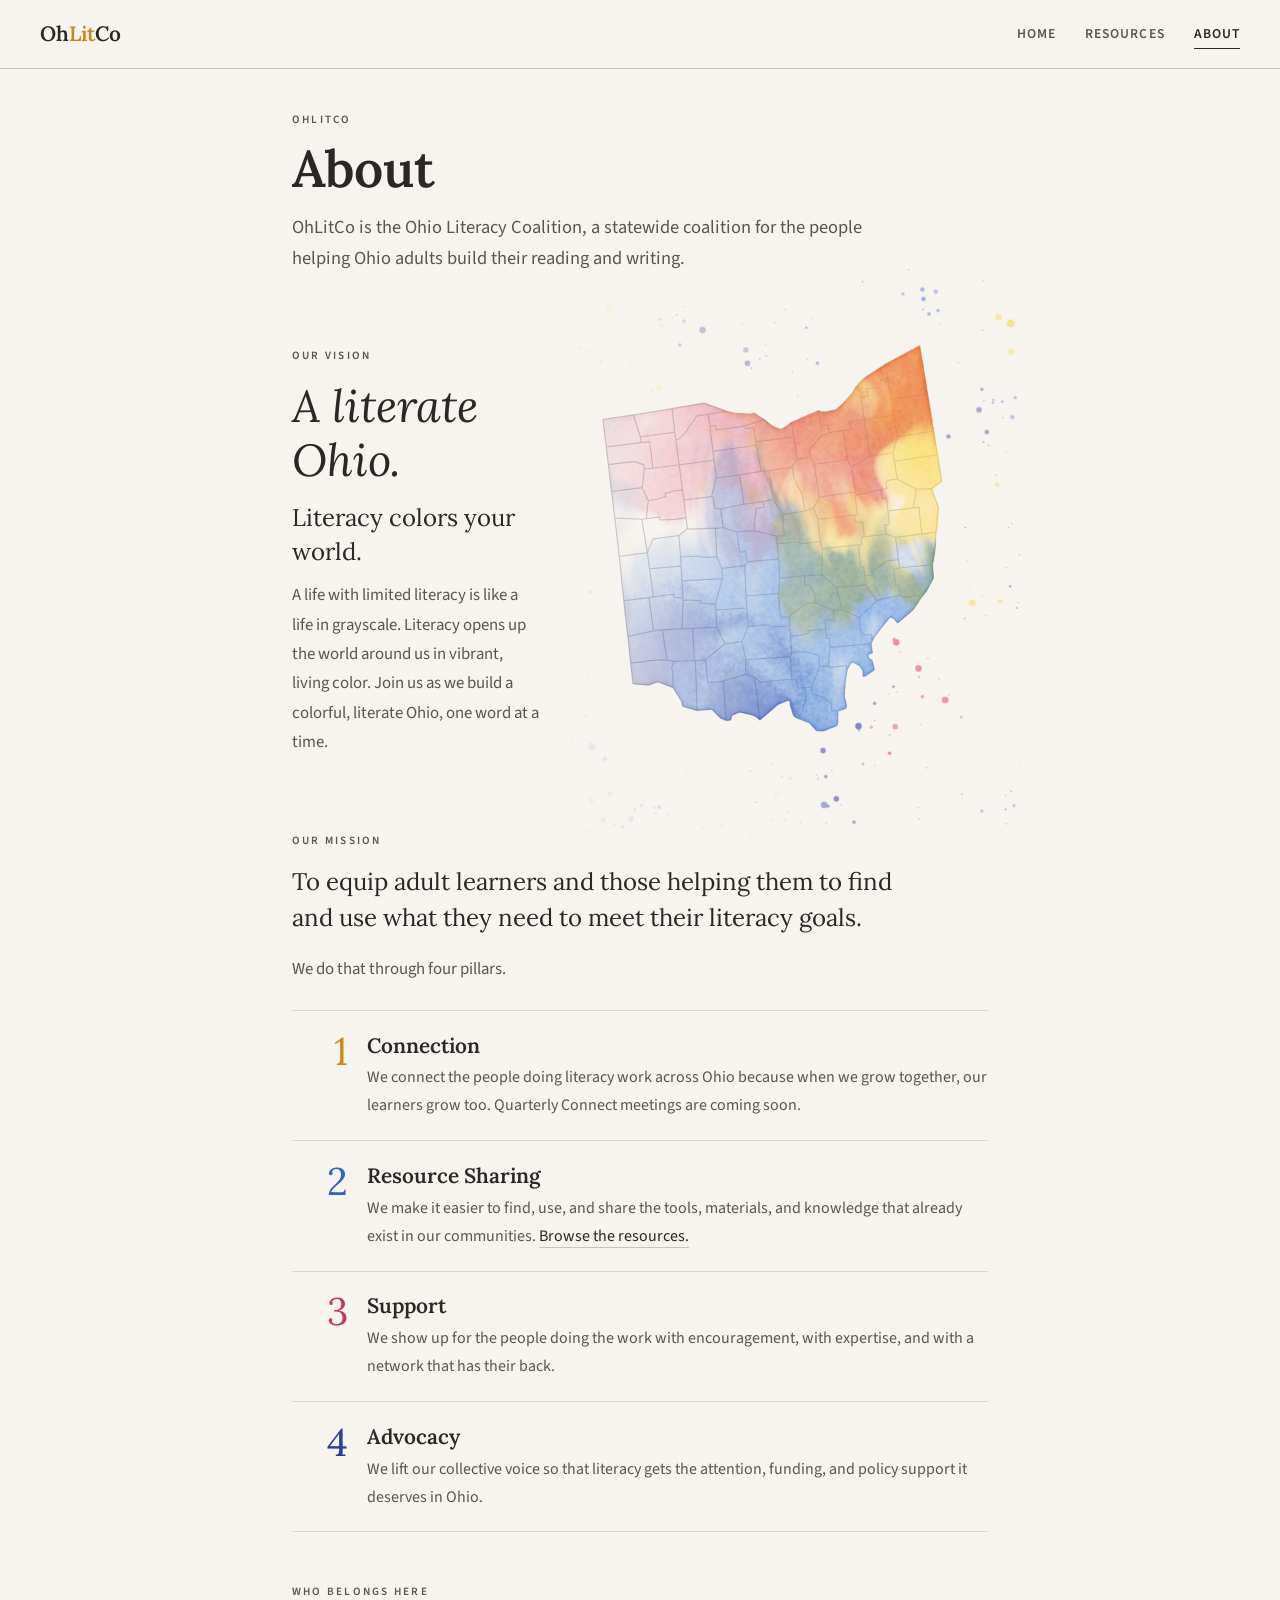
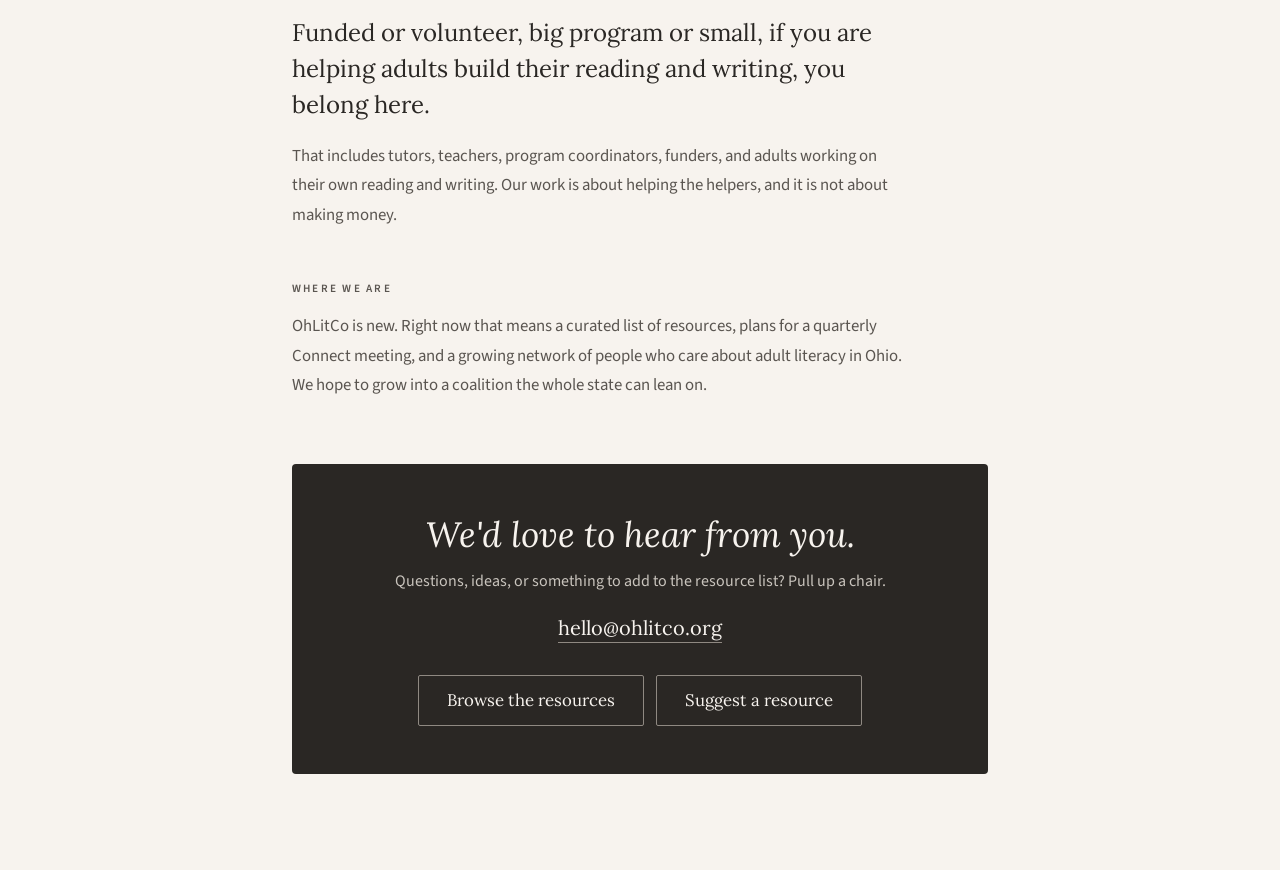
==== about.html @ 8741bb6c "About: rework vision paragraph Co-Authored-By: Claude Sonnet 5.5 <noreply@anthropic.com> Claude-Sess" ====
<!DOCTYPE html>
<html lang="en">
<head>
  <meta charset="UTF-8">
  <meta name="viewport" content="width=device-width, initial-scale=1.0">
  <title>About | OhLitCo</title>
  <meta name="description" content="OhLitCo is the Ohio Literacy Coalition, a statewide coalition for the people helping Ohio adults build their reading and writing.">
  <link rel="icon" href="favicon.svg" type="image/svg+xml">
  <link rel="icon" href="favicon.ico" sizes="48x48">
  <link rel="apple-touch-icon" href="apple-touch-icon.png">
  <link rel="preconnect" href="https://fonts.googleapis.com">
  <link rel="preconnect" href="https://fonts.gstatic.com" crossorigin>
  <link href="https://fonts.googleapis.com/css2?family=Lora:ital,wght@0,400;0,600;1,400&family=Source+Sans+3:wght@300;400;600&display=swap" rel="stylesheet">
  <link rel="stylesheet" href="css/site.css">
  <link rel="stylesheet" href="css/about.css">
</head>
<body>
  <a class="skip-link" href="#main">Skip to content</a>

  <nav class="site-nav" aria-label="Main">
    <a href="index.html" class="nav-logo">Oh<span>Lit</span>Co</a>
    <div class="nav-links">
      <a href="index.html" class="nav-link">Home</a>
      <a href="resources.html" class="nav-link">Resources</a>
      <a href="about.html" class="nav-link" aria-current="page">About</a>
    </div>
  </nav>

  <main id="main" class="about">
    <p class="page-eyebrow">OhLitCo</p>
    <h1 class="page-title">About</h1>
    <p class="page-intro">OhLitCo is the Ohio Literacy Coalition, a statewide coalition for the people helping Ohio adults build their reading and writing.</p>

    <section class="vision-feature" aria-labelledby="vision-h">
      <div class="vision-text">
        <h2 id="vision-h" class="block-label">Our vision</h2>
        <p class="vision-line">A literate Ohio.</p>
        <p class="vision-sub">Literacy colors your world.</p>
        <p>A life with limited literacy is like a life in grayscale. Literacy opens up the world around us in vibrant, living color. Join us as we build a colorful, literate Ohio, one word at a time.</p>
      </div>
      <div class="vision-art" aria-hidden="true">
        <img class="va-outline" src="img/ohio-outline.svg" alt="" width="540" height="600">
        <img class="va-paint" src="img/ohio-wash-all.webp" alt="" width="740" height="800" loading="lazy" decoding="async">
      </div>
    </section>

    <section class="about-block" aria-labelledby="do-h">
      <h2 id="do-h" class="block-label">Our mission</h2>
      <p class="lead">To equip adult learners and those helping them to find and use what they need to meet their literacy goals.</p>
      <p>We do that through four pillars.</p>
      <ol class="pillar-list">
        <li style="--c:#C8881A"><span class="num">1</span><div><h3>Connection</h3><p>We connect the people doing literacy work across Ohio because when we grow together, our learners grow too. Quarterly Connect meetings are coming soon.</p></div></li>
        <li style="--c:#2F65B8"><span class="num">2</span><div><h3>Resource Sharing</h3><p>We make it easier to find, use, and share the tools, materials, and knowledge that already exist in our communities. <a href="resources.html">Browse the resources.</a></p></div></li>
        <li style="--c:#C03A63"><span class="num">3</span><div><h3>Support</h3><p>We show up for the people doing the work with encouragement, with expertise, and with a network that has their back.</p></div></li>
        <li style="--c:#2E3E95"><span class="num">4</span><div><h3>Advocacy</h3><p>We lift our collective voice so that literacy gets the attention, funding, and policy support it deserves in Ohio.</p></div></li>
      </ol>
    </section>

    <section class="about-block" aria-labelledby="who-h">
      <h2 id="who-h" class="block-label">Who belongs here</h2>
      <p class="lead">Funded or volunteer, big program or small, if you are helping adults build their reading and writing, you belong here.</p>
      <p>That includes tutors, teachers, program coordinators, funders, and adults working on their own reading and writing. Our work is about helping the helpers, and it is not about making money.</p>
    </section>

    <section class="about-block" aria-labelledby="now-h">
      <h2 id="now-h" class="block-label">Where we are</h2>
      <p>OhLitCo is new. Right now that means a curated list of resources, plans for a quarterly Connect meeting, and a growing network of people who care about adult literacy in Ohio. We hope to grow into a coalition the whole state can lean on.</p>
    </section>

    <section class="about-contact" aria-labelledby="touch-h">
      <h2 id="touch-h">We'd love to hear from you.</h2>
      <p>Questions, ideas, or something to add to the resource list? Pull up a chair.</p>
      <a class="contact-email" href="mailto:hello@ohlitco.org">hello@ohlitco.org</a>
      <div class="contact-links">
        <a class="door" href="resources.html">Browse the resources</a>
        <a class="door" href="resources.html#suggest">Suggest a resource</a>
      </div>
    </section>
  </main>
</body>
</html>
---- css/site.css ----
/* OhLitCo shared styles: colors, fonts, nav, buttons, closing card */

*, *::before, *::after { margin: 0; padding: 0; box-sizing: border-box; }

:root {
  --cream: #F7F3EE;
  --charcoal: #2A2724;
  --mid-gray: #8A857E;
  --text-gray: #5A5550;
  --light-gray: #C8C3BC;
  --warm-white: #FAF8F5;
  --amber: #C8881A;
}

html { scroll-behavior: smooth; }

body {
  font-family: 'Source Sans 3', system-ui, sans-serif;
  background: var(--cream);
  color: var(--charcoal);
  overflow-x: hidden;
}

.skip-link {
  position: absolute;
  left: 1rem;
  top: -4rem;
  z-index: 200;
  background: var(--charcoal);
  color: var(--cream);
  padding: 0.6rem 1rem;
  border-radius: 2px;
  text-decoration: none;
}
.skip-link:focus { top: 1rem; }

:focus-visible { outline: 2px solid var(--charcoal); outline-offset: 3px; }

/* ===== OHIO WATERCOLOR STAGE =====
   Pre-painted images stacked behind the page. The frame is Ohio's shape sized to fit the
   screen (the art is 540 x 600). The paint images are slightly larger than the frame so
   splatters that fly past the border are not cut off. */
.ohio-stage {
  position: fixed;
  inset: 0;
  overflow: hidden;
  pointer-events: none;
  z-index: 0;
  container-type: size;
}
.ohio-frame {
  position: absolute;
  left: 50%;
  top: 50%;
  width: min(100vw, 90vh);            /* fallback */
  width: min(100cqw, 90cqh);
  aspect-ratio: 540 / 600;
  transform: translate(-50%, -50%);
}
.ohio-frame img { position: absolute; display: block; }
.ohio-frame .outline { inset: 0; width: 100%; height: 100%; }
.ohio-frame .wash {
  left: -18.52%;                       /* 100 / 540 */
  top: -16.67%;                        /* 100 / 600 */
  width: 137.04%;                      /* 740 / 540 */
  height: 133.33%;                     /* 800 / 600 */
  mix-blend-mode: multiply;           /* pigments mix where they overlap, like real paint */
  -webkit-mask-image: linear-gradient(to right, transparent, #000 5%, #000 95%, transparent);
  mask-image: linear-gradient(to right, transparent, #000 5%, #000 95%, transparent);
}

/* ===== NAV ===== */
.site-nav {
  position: fixed;
  top: 0; left: 0; right: 0;
  z-index: 100;
  padding: 1.2rem 2.5rem;
  display: flex;
  align-items: center;
  justify-content: space-between;
  gap: 1rem;
  background: rgba(247, 243, 238, 0.92);
  backdrop-filter: blur(8px);
  border-bottom: 0.5px solid var(--light-gray);
}
.nav-logo {
  font-family: 'Lora', Georgia, serif;
  font-size: 1.3rem;
  font-weight: 600;
  color: var(--charcoal);
  text-decoration: none;
}
.nav-logo span { color: var(--amber); }
.nav-links { display: flex; gap: 1.8rem; }
.nav-link {
  font-size: 0.85rem;
  font-weight: 600;
  letter-spacing: 0.08em;
  text-transform: uppercase;
  color: var(--text-gray);
  text-decoration: none;
  padding: 0.3rem 0;
  border-bottom: 1.5px solid transparent;
  transition: color 0.2s, border-color 0.2s;
}
.nav-link:hover { color: var(--charcoal); }
.nav-link[aria-current="page"] { color: var(--charcoal); border-color: var(--charcoal); }

/* ===== SHARED BUTTONS ===== */
.door, .jump {
  font-family: 'Lora', Georgia, serif;
  font-size: 1.05rem;
  text-decoration: none;
  padding: 0.85rem 1.75rem;
  border: 1.5px solid var(--charcoal);
  border-radius: 2px;
  color: var(--charcoal);
  transition: background 0.3s ease, color 0.3s ease;
}
.door:hover, .door:focus-visible,
.jump:hover, .jump:focus-visible { background: var(--charcoal); color: var(--cream); }

/* ===== CLOSING CARD (dark) ===== */
.closing {
  background: var(--charcoal);
  color: var(--cream);
  text-align: center;
}
.closing-eyebrow {
  font-size: 0.7rem;
  font-weight: 600;
  letter-spacing: 0.2em;
  text-transform: uppercase;
  color: #8F8982;
  margin-bottom: 2rem;
}
.closing-headline {
  font-family: 'Lora', Georgia, serif;
  font-weight: 400;
  font-style: italic;
  line-height: 1.3;
  margin: 0 auto 1.5rem;
}
.closing-body {
  font-size: 1.05rem;
  line-height: 1.7;
  color: #B5B0A9;
  max-width: 520px;
  margin: 0 auto 2.5rem;
}
.closing-email {
  display: inline-block;
  font-family: 'Lora', Georgia, serif;
  font-size: 1.3rem;
  color: var(--cream);
  text-decoration: none;
  border-bottom: 1.5px solid #5A5550;
  padding-bottom: 2px;
  transition: border-color 0.3s ease, color 0.3s ease;
}
.closing-email:hover { color: #fff; border-color: #A8A39C; }
.closing-footer {
  margin-top: 4rem;
  font-size: 0.75rem;
  color: #8F8982;
  letter-spacing: 0.08em;
}

/* ===== FORMS (dark card) ===== */
.form-field { text-align: left; margin-bottom: 1.1rem; }
.form-field label {
  display: block;
  font-size: 0.85rem;
  font-weight: 600;
  letter-spacing: 0.04em;
  color: #D4CFC9;
  margin-bottom: 0.4rem;
}
.form-field .optional { font-weight: 400; color: #A8A39C; }
.closing input[type="text"],
.closing input[type="url"],
.closing input[type="email"],
.closing select,
.closing textarea {
  width: 100%;
  font-family: inherit;
  font-size: 1rem;
  padding: 0.8rem 1rem;
  border: 1.5px solid #6B665F;
  border-radius: 2px;
  background: transparent;
  color: var(--cream);
}
.closing select option { color: var(--charcoal); }
.closing textarea { min-height: 6rem; resize: vertical; }
.closing input::placeholder, .closing textarea::placeholder { color: #A8A39C; }
.closing input:focus-visible, .closing select:focus-visible, .closing textarea:focus-visible {
  outline: 2px solid var(--cream);
  outline-offset: 2px;
}
.closing button[type="submit"] {
  font-family: 'Lora', Georgia, serif;
  font-size: 1rem;
  padding: 0.9rem 1.6rem;
  border: 1.5px solid var(--cream);
  border-radius: 2px;
  background: var(--cream);
  color: var(--charcoal);
  cursor: pointer;
  transition: background 0.3s ease, color 0.3s ease;
}
.closing button[type="submit"]:hover,
.closing button[type="submit"]:focus-visible { background: transparent; color: var(--cream); }
.visually-hidden {
  position: absolute;
  width: 1px; height: 1px;
  overflow: hidden;
  clip: rect(0, 0, 0, 0);
  white-space: nowrap;
}

@media (max-width: 600px) {
  .site-nav { padding: 1rem 1.2rem; }
  .nav-links { gap: 1.1rem; }
}
---- css/about.css ----
/* About page. Shared styles (nav, colors, buttons) live in site.css. */

.about {
  position: relative;
  z-index: 1;
  max-width: 760px;
  margin: 0 auto;
  padding: 7rem 2rem 6rem;
  overflow-x: clip;
}
.page-eyebrow {
  font-size: 0.7rem;
  font-weight: 600;
  letter-spacing: 0.2em;
  text-transform: uppercase;
  color: var(--text-gray);
  margin-bottom: 0.8rem;
}
.page-title {
  font-family: 'Lora', Georgia, serif;
  font-size: clamp(2rem, 5vw, 3.2rem);
  font-weight: 600;
  line-height: 1.1;
  margin-bottom: 1rem;
}
.page-intro {
  font-size: 1.15rem;
  line-height: 1.7;
  color: var(--text-gray);
  max-width: 600px;
  margin-bottom: 3.5rem;
}

.about-block { margin-bottom: 3.2rem; }
.about-block p { font-size: 1.05rem; line-height: 1.75; color: var(--text-gray); max-width: 620px; }
.about-block p + p { margin-top: 1rem; }
.about-block a { color: var(--charcoal); border-bottom: 1px solid var(--light-gray); text-decoration: none; }
.about-block a:hover { border-color: var(--charcoal); }
.about-block .lead {
  font-family: 'Lora', Georgia, serif;
  font-size: clamp(1.2rem, 2.6vw, 1.5rem);
  line-height: 1.5;
  color: var(--charcoal);
  margin-bottom: 1.2rem;
}
.block-label {
  font-size: 0.7rem;
  font-weight: 600;
  letter-spacing: 0.2em;
  text-transform: uppercase;
  color: var(--text-gray);
  margin-bottom: 1rem;
}
.vision-feature {
  display: grid;
  grid-template-columns: 1fr minmax(260px, 400px);
  gap: 2rem 3rem;
  align-items: center;
  margin-bottom: 3.6rem;
}
.vision-text p { font-size: 1.05rem; line-height: 1.75; color: var(--text-gray); max-width: 520px; }
.vision-text .vision-sub {
  font-family: 'Lora', Georgia, serif;
  font-size: clamp(1.2rem, 2.6vw, 1.5rem);
  line-height: 1.4;
  color: var(--charcoal);
  margin: 0.9rem 0 0.8rem;
}
/* gray Ohio on the left slowly turns to full color on the right */
.vision-art { position: relative; width: 100%; aspect-ratio: 540 / 600; }
.vision-art img { position: absolute; display: block; }
.va-outline { inset: 0; width: 100%; height: 100%; filter: grayscale(1); opacity: 0.9; }
.va-paint {
  left: -18.52%; top: -16.67%; width: 137.04%; height: 133.33%;
  -webkit-mask-image: linear-gradient(to right, transparent 8%, #000 62%);
  mask-image: linear-gradient(to right, transparent 8%, #000 62%);
}
.vision-line {
  font-family: 'Lora', Georgia, serif !important;
  font-style: italic;
  font-size: clamp(1.8rem, 4.5vw, 2.8rem) !important;
  line-height: 1.2 !important;
  color: var(--charcoal) !important;
}

.pillar-list { list-style: none; margin-top: 1.6rem; }
.pillar-list li {
  display: grid;
  grid-template-columns: 56px 1fr;
  gap: 0 1.2rem;
  padding: 1.3rem 0;
  border-top: 1px solid rgba(200, 195, 188, 0.6);
}
.pillar-list li:last-child { border-bottom: 1px solid rgba(200, 195, 188, 0.6); }
.pillar-list .num {
  font-family: 'Lora', Georgia, serif;
  font-size: 2.4rem;
  line-height: 1;
  text-align: right;
  color: var(--c);
}
.pillar-list h3 { font-family: 'Lora', Georgia, serif; font-size: 1.3rem; font-weight: 600; margin-bottom: 0.3rem; }
.pillar-list p { font-size: 1rem; }

.about-contact {
  margin-top: 4rem;
  padding: 3rem 2rem;
  background: var(--charcoal);
  color: var(--cream);
  border-radius: 4px;
  text-align: center;
}
.about-contact h2 {
  font-family: 'Lora', Georgia, serif;
  font-style: italic;
  font-weight: 400;
  font-size: clamp(1.6rem, 3.6vw, 2.2rem);
  margin-bottom: 0.8rem;
}
.about-contact p { color: #C9C4BD; margin-bottom: 1.4rem; }
.contact-email {
  display: inline-block;
  font-family: 'Lora', Georgia, serif;
  font-size: 1.25rem;
  color: var(--cream);
  text-decoration: none;
  border-bottom: 1.5px solid #8F8982;
  padding-bottom: 2px;
  margin-bottom: 2rem;
}
.contact-email:hover { border-color: var(--cream); }
.contact-links { display: flex; flex-wrap: wrap; gap: 0.8rem; justify-content: center; }
.about-contact .door { color: var(--cream); border-color: #8F8982; background: transparent; }
.about-contact .door:hover, .about-contact .door:focus-visible { background: var(--cream); color: var(--charcoal); }

@media (max-width: 720px) {
  .vision-feature { grid-template-columns: 1fr; }
  .vision-art { max-width: 280px; margin: 0.5rem auto; }
}

@media (max-width: 600px) {
  .about { padding: 6rem 1.2rem 4rem; }
  .pillar-list li { grid-template-columns: 38px 1fr; gap: 0 0.8rem; }
  .pillar-list .num { font-size: 1.8rem; }
  .about-contact { padding: 2.4rem 1.2rem; }
}
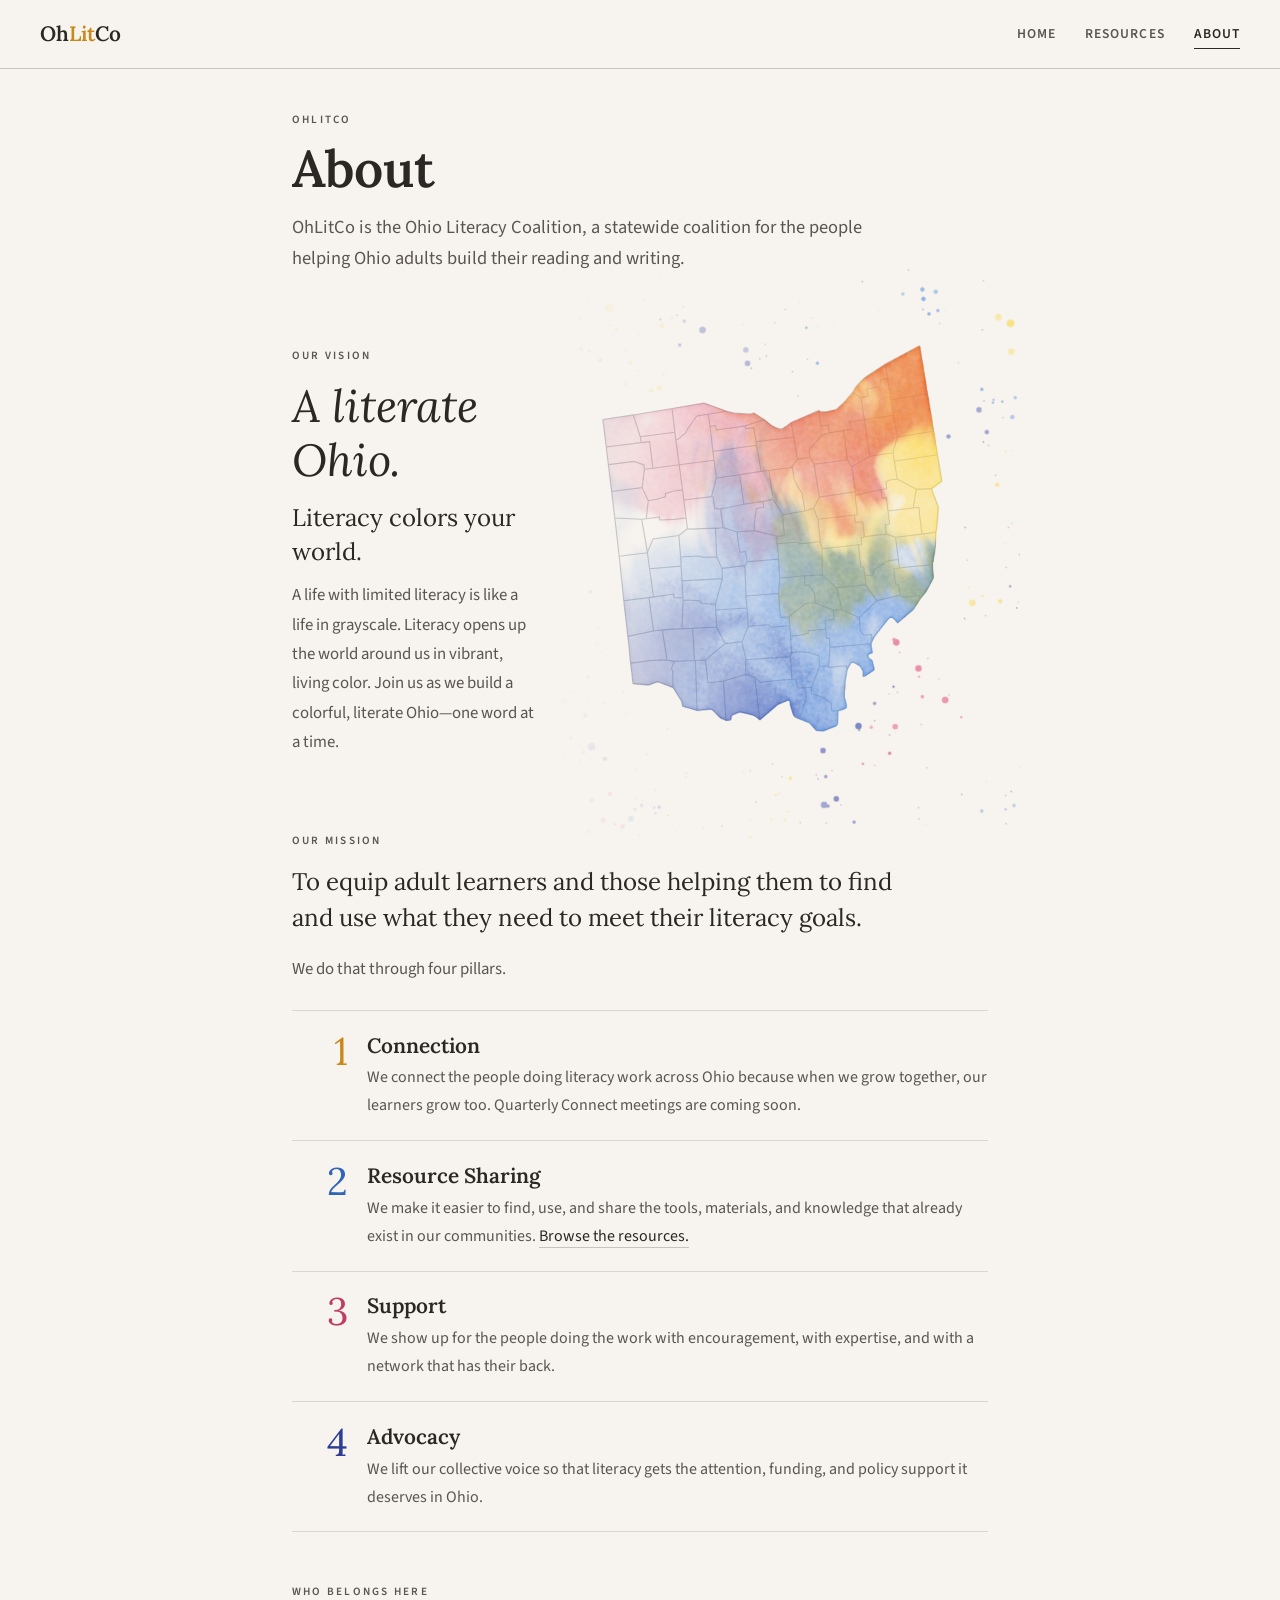
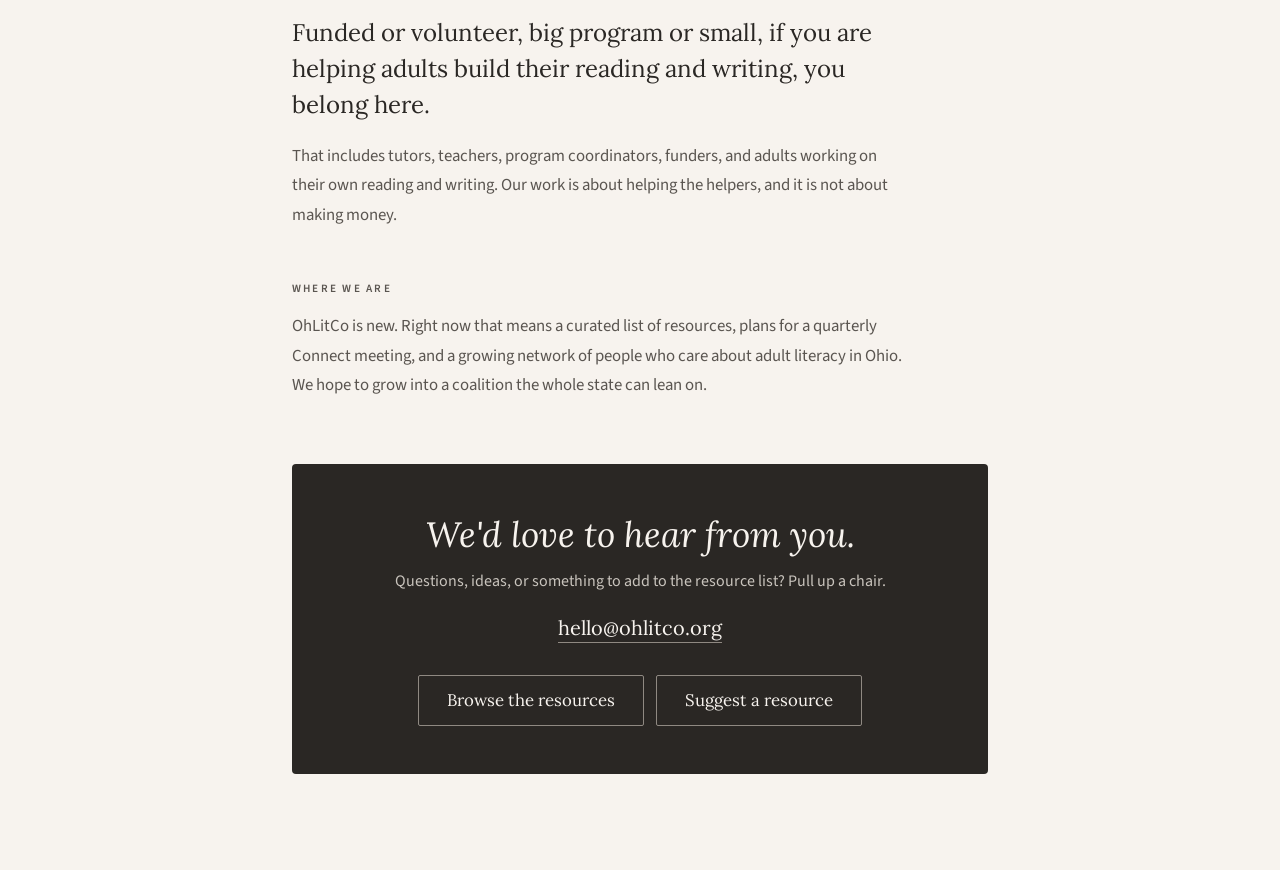
==== commit 7923ae3e: "About: restore dash in vision paragraph Co-Authored-By: Claude Sonnet 5.5 <noreply@anthropic.com> Cl" ====
--- a/about.html
+++ b/about.html
@@ -36,7 +36,7 @@
         <h2 id="vision-h" class="block-label">Our vision</h2>
         <p class="vision-line">A literate Ohio.</p>
         <p class="vision-sub">Literacy colors your world.</p>
-        <p>A life with limited literacy is like a life in grayscale. Literacy opens up the world around us in vibrant, living color. Join us as we build a colorful, literate Ohio, one word at a time.</p>
+        <p>A life with limited literacy is like a life in grayscale. Literacy opens up the world around us in vibrant, living color. Join us as we build a colorful, literate Ohio—one word at a time.</p>
       </div>
       <div class="vision-art" aria-hidden="true">
         <img class="va-outline" src="img/ohio-outline.svg" alt="" width="540" height="600">
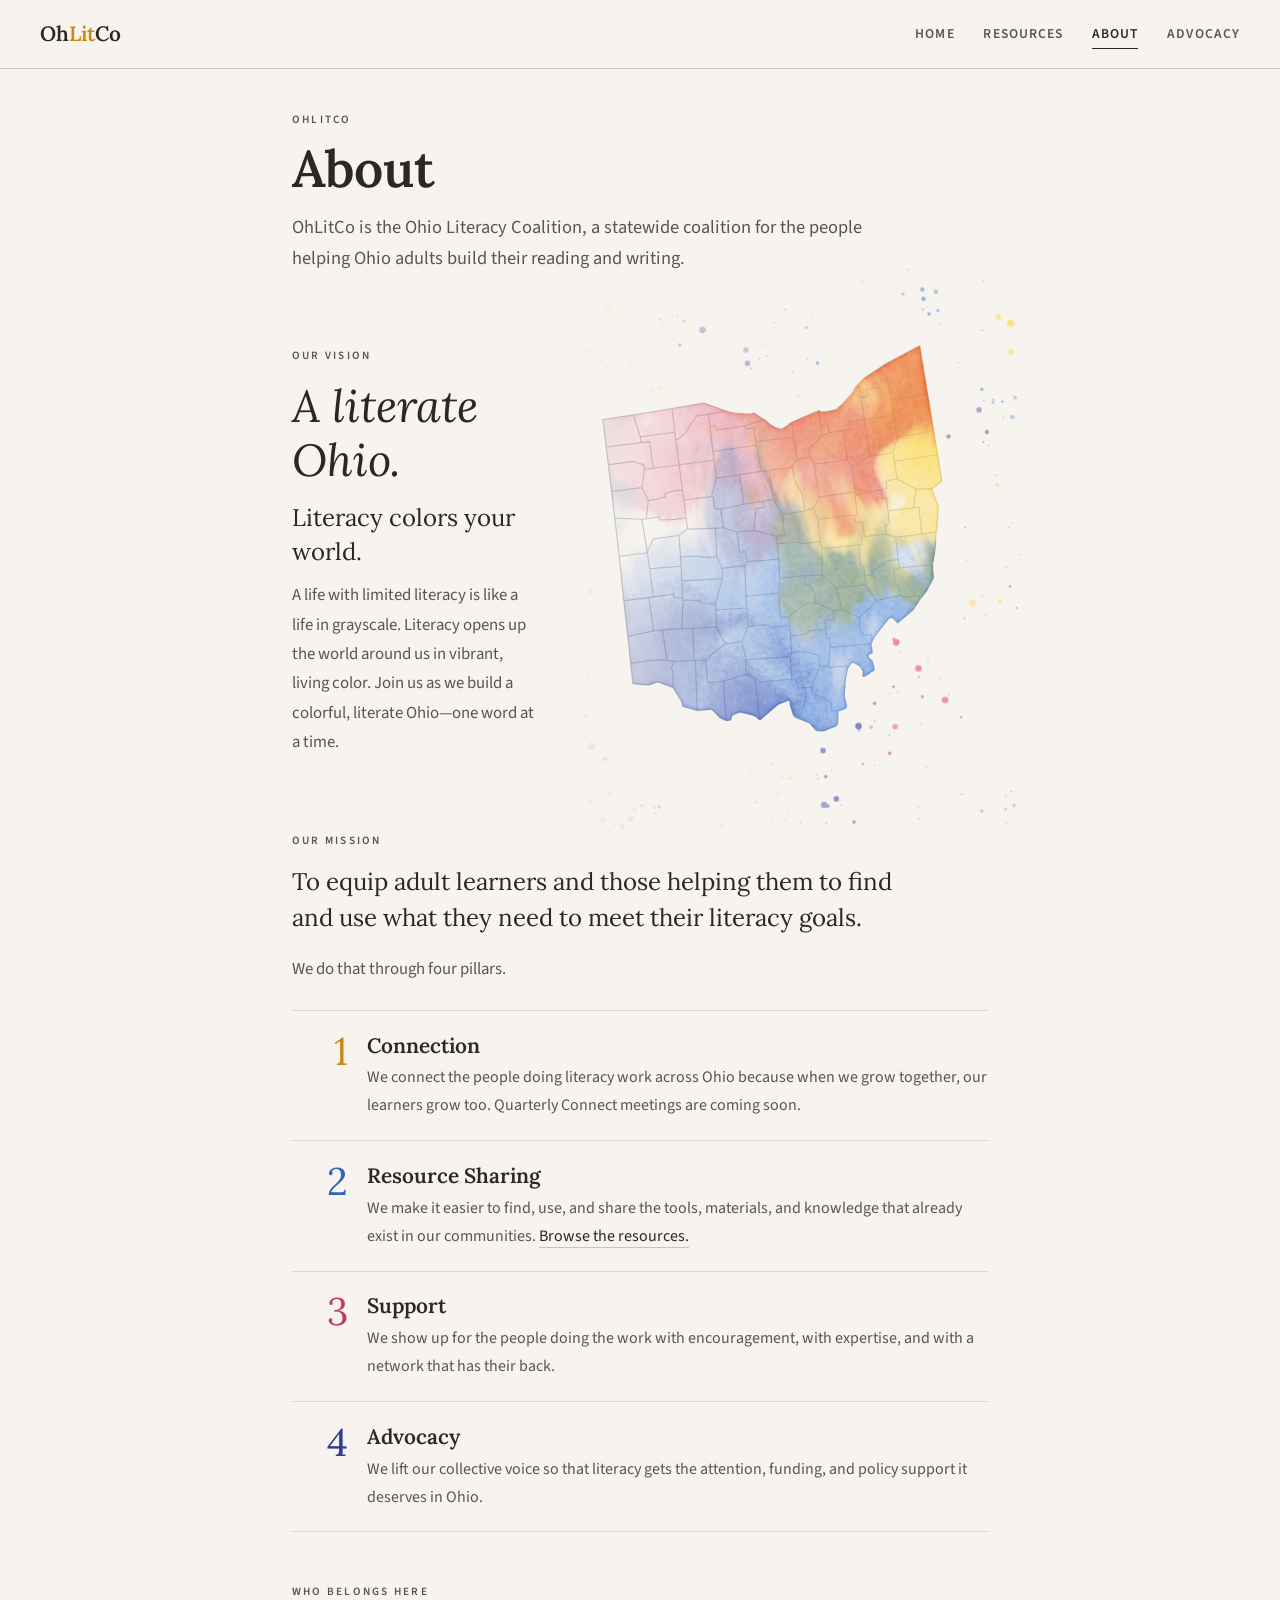
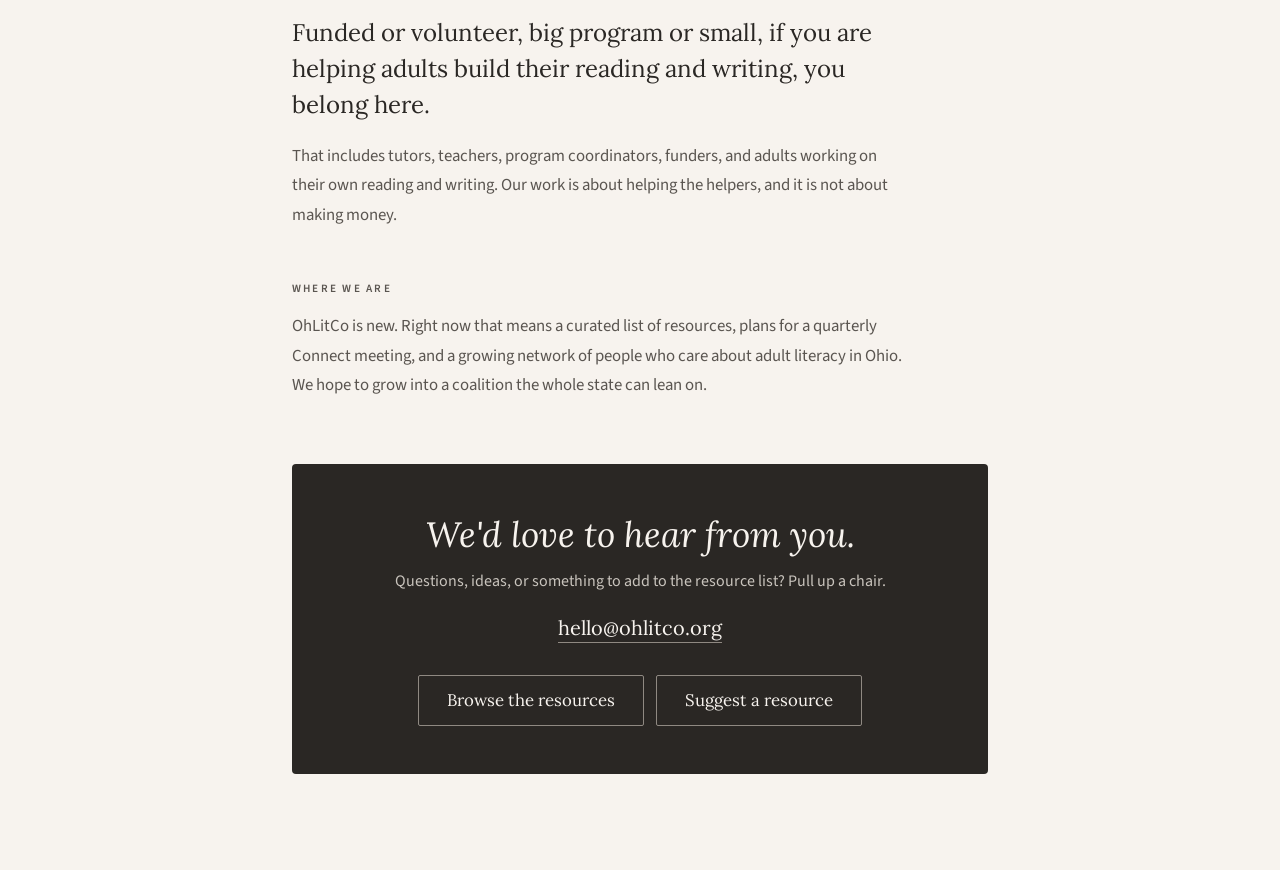
==== commit df361c1e: "Add Advocacy page, nav link on all pages, tighter phone nav Co-Authored-By: Claude Sonnet 5.5 <norep" ====
--- a/about.html
+++ b/about.html
@@ -23,6 +23,7 @@
       <a href="index.html" class="nav-link">Home</a>
       <a href="resources.html" class="nav-link">Resources</a>
       <a href="about.html" class="nav-link" aria-current="page">About</a>
+      <a href="advocacy.html" class="nav-link">Advocacy</a>
     </div>
   </nav>
 
--- a/css/site.css
+++ b/css/site.css
@@ -221,5 +221,7 @@
 
 @media (max-width: 600px) {
   .site-nav { padding: 1rem 1.2rem; }
-  .nav-links { gap: 1.1rem; }
-}
+  .nav-links { gap: 0.9rem; }
+  .nav-link { font-size: 0.75rem; letter-spacing: 0.05em; }
+  .nav-links a[href="index.html"] { display: none; } /* logo already goes home */
+}
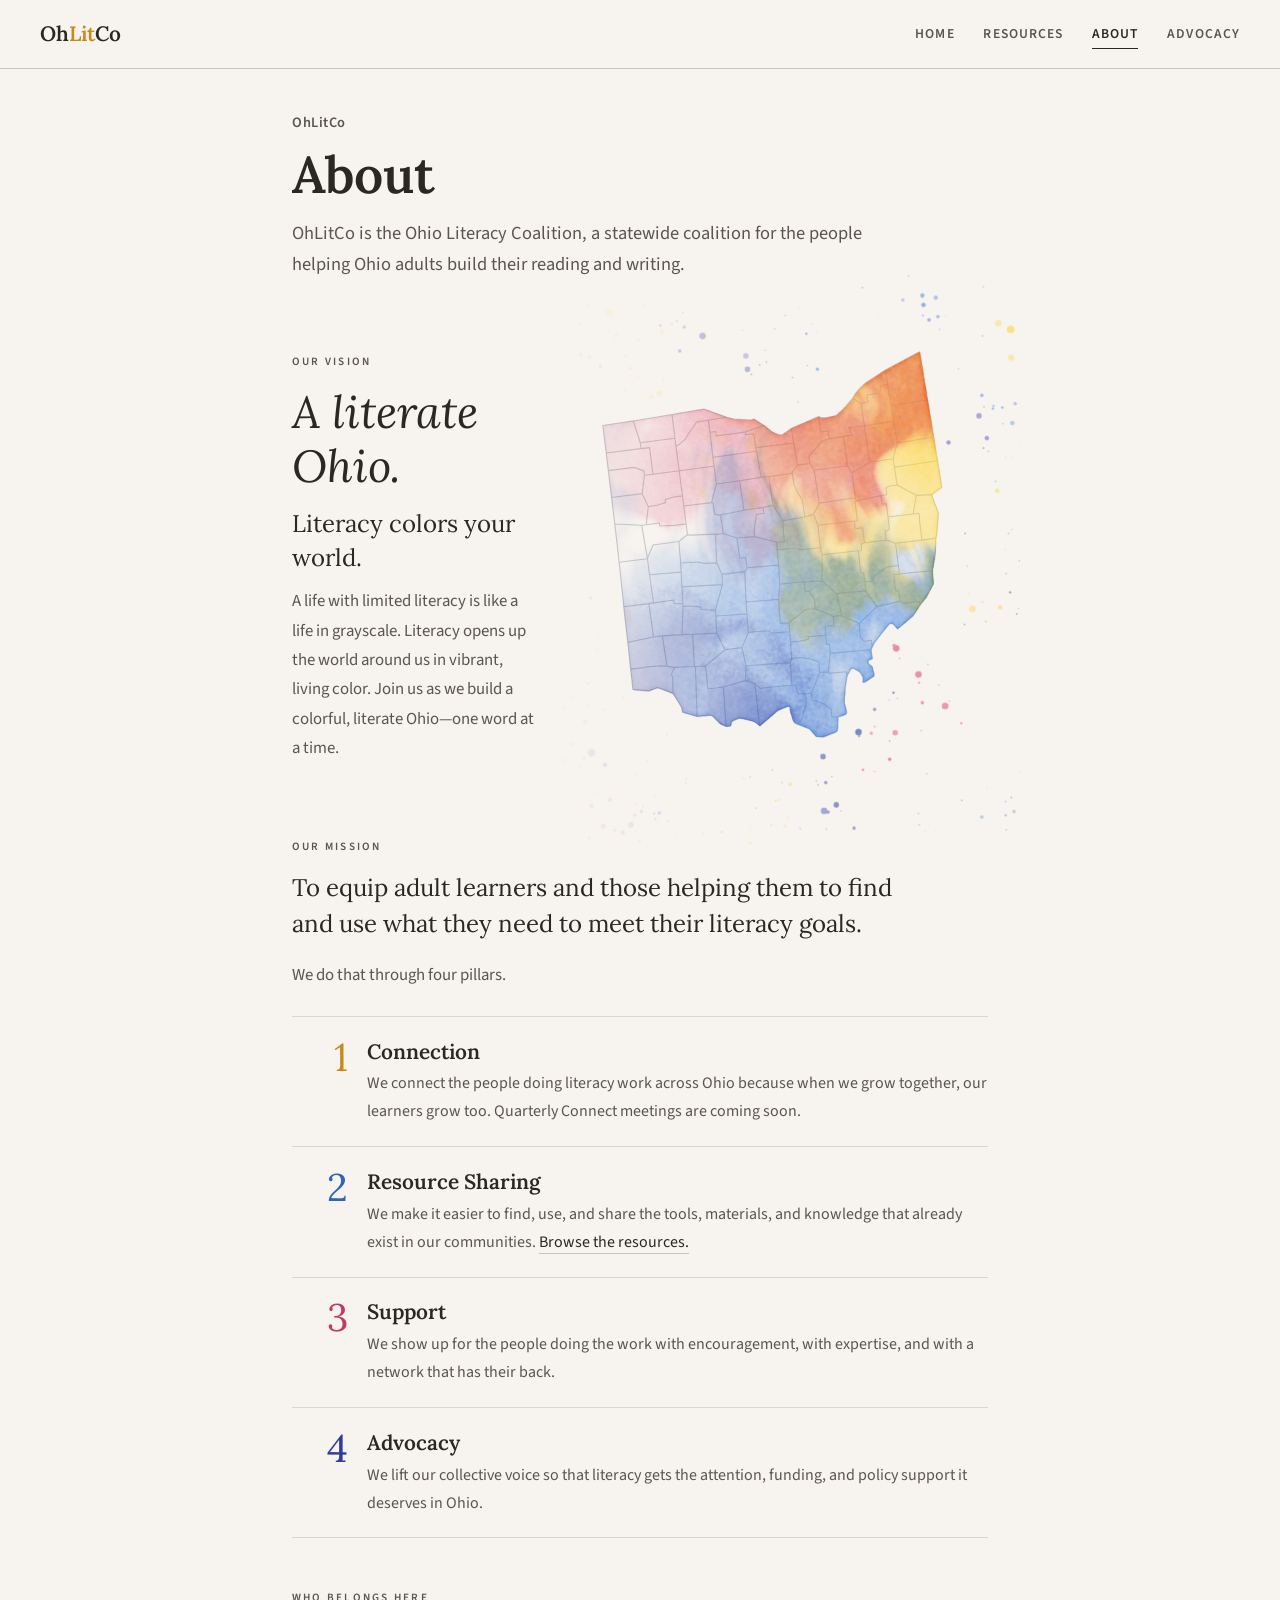
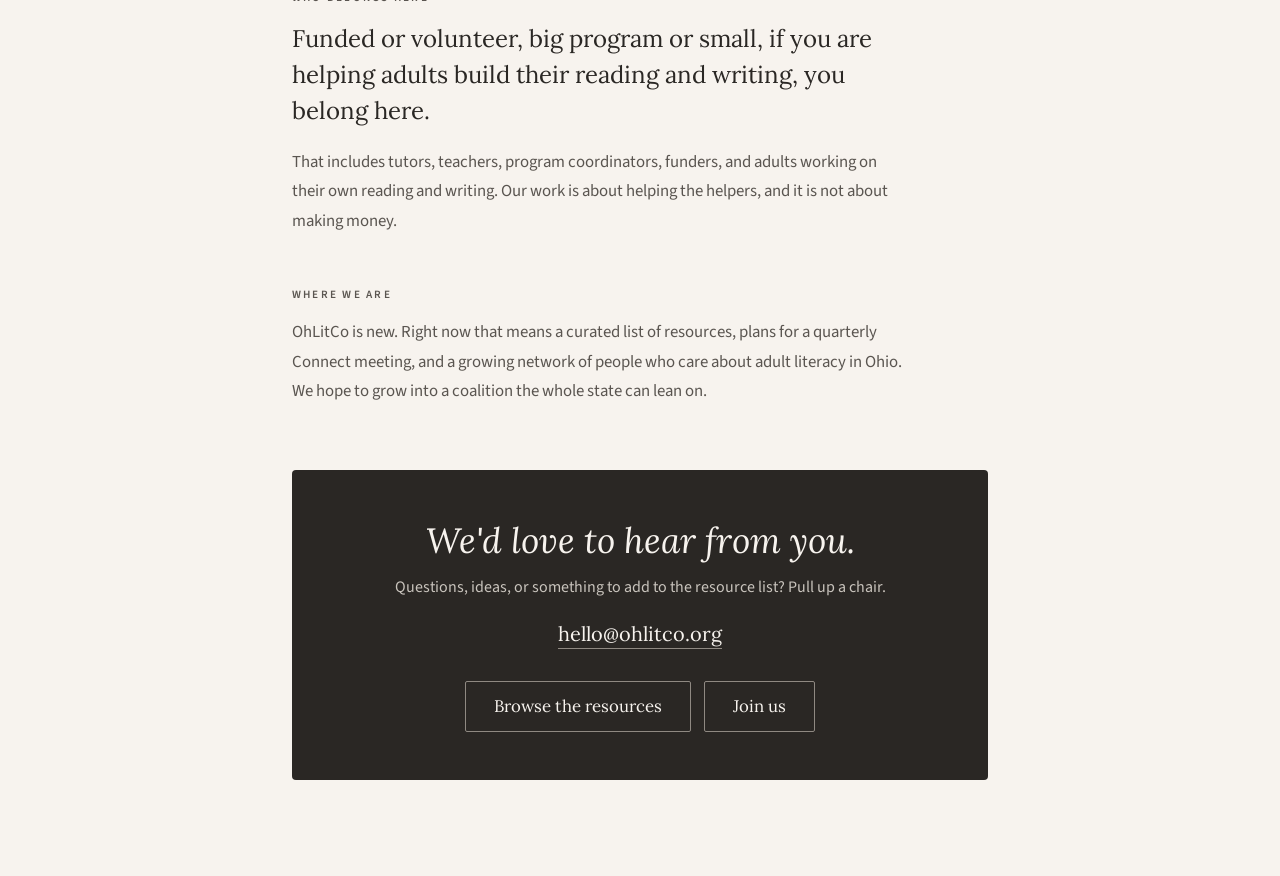
==== commit e18e675c: "Add Join us page and form, link from home, About, Advocacy; update README Co-Authored-By: Claude Son" ====
--- a/about.html
+++ b/about.html
@@ -74,7 +74,7 @@
       <a class="contact-email" href="mailto:hello@ohlitco.org">hello@ohlitco.org</a>
       <div class="contact-links">
         <a class="door" href="resources.html">Browse the resources</a>
-        <a class="door" href="resources.html#suggest">Suggest a resource</a>
+        <a class="door" href="join.html">Join us</a>
       </div>
     </section>
   </main>
--- a/css/about.css
+++ b/css/about.css
@@ -9,10 +9,9 @@
   overflow-x: clip;
 }
 .page-eyebrow {
-  font-size: 0.7rem;
+  font-size: 0.9rem;
   font-weight: 600;
-  letter-spacing: 0.2em;
-  text-transform: uppercase;
+  letter-spacing: 0.04em;
   color: var(--text-gray);
   margin-bottom: 0.8rem;
 }
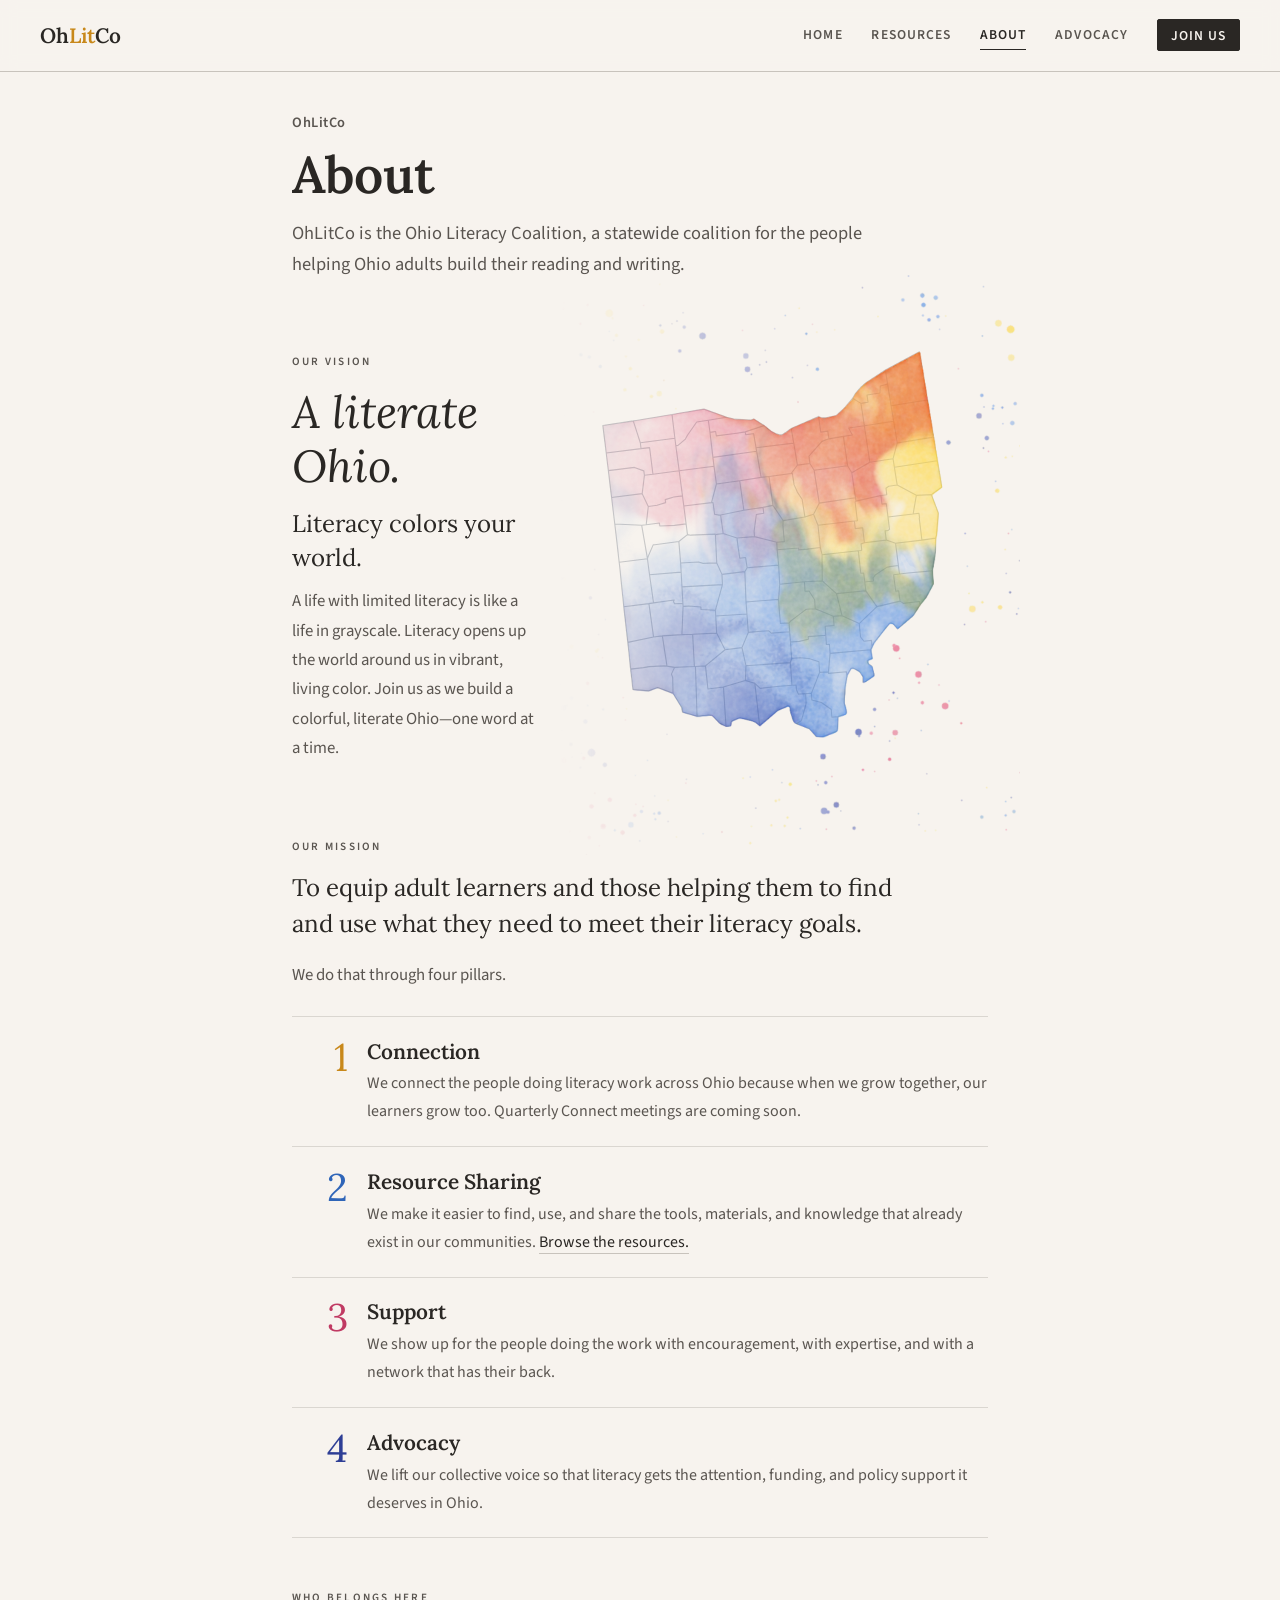
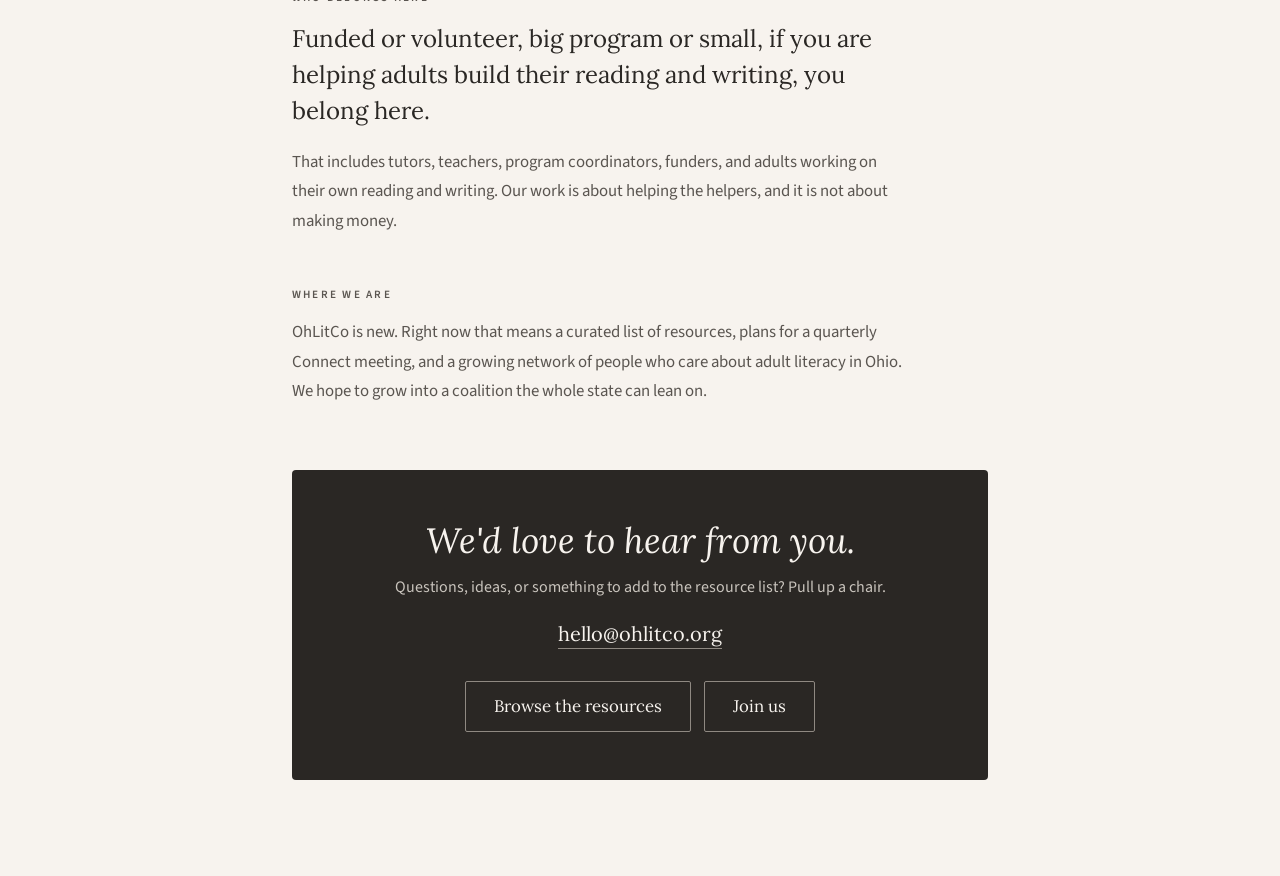
==== commit d96777de: "Join us button in nav on every page; replace home email box with Join button; two-row nav on small p" ====
--- a/about.html
+++ b/about.html
@@ -24,6 +24,7 @@
       <a href="resources.html" class="nav-link">Resources</a>
       <a href="about.html" class="nav-link" aria-current="page">About</a>
       <a href="advocacy.html" class="nav-link">Advocacy</a>
+      <a href="join.html" class="nav-join">Join us</a>
     </div>
   </nav>
 
--- a/css/site.css
+++ b/css/site.css
@@ -219,9 +219,33 @@
   white-space: nowrap;
 }
 
+/* "Join us" button in the nav */
+.nav-join {
+  font-size: 0.85rem;
+  font-weight: 600;
+  letter-spacing: 0.08em;
+  text-transform: uppercase;
+  text-decoration: none;
+  color: var(--cream);
+  background: var(--charcoal);
+  border: 1.5px solid var(--charcoal);
+  border-radius: 2px;
+  padding: 0.35rem 0.8rem;
+  transition: background 0.2s, color 0.2s;
+}
+.nav-join:hover, .nav-join:focus-visible, .nav-join[aria-current="page"] { background: transparent; color: var(--charcoal); }
+.nav-links { align-items: center; }
+
 @media (max-width: 600px) {
+  .nav-join { font-size: 0.75rem; letter-spacing: 0.05em; padding: 0.3rem 0.65rem; white-space: nowrap; }
   .site-nav { padding: 1rem 1.2rem; }
-  .nav-links { gap: 0.9rem; }
+  .site-nav { gap: 0.6rem; }
   .nav-link { font-size: 0.75rem; letter-spacing: 0.05em; }
   .nav-links a[href="index.html"] { display: none; } /* logo already goes home */
 }
+
+/* small phones: logo on top, links in a row underneath */
+@media (max-width: 430px) {
+  .site-nav { flex-wrap: wrap; row-gap: 0.35rem; padding: 0.7rem 1.2rem 0.6rem; }
+  .nav-links { flex: 1 1 100%; justify-content: space-between; gap: 0.5rem; }
+}
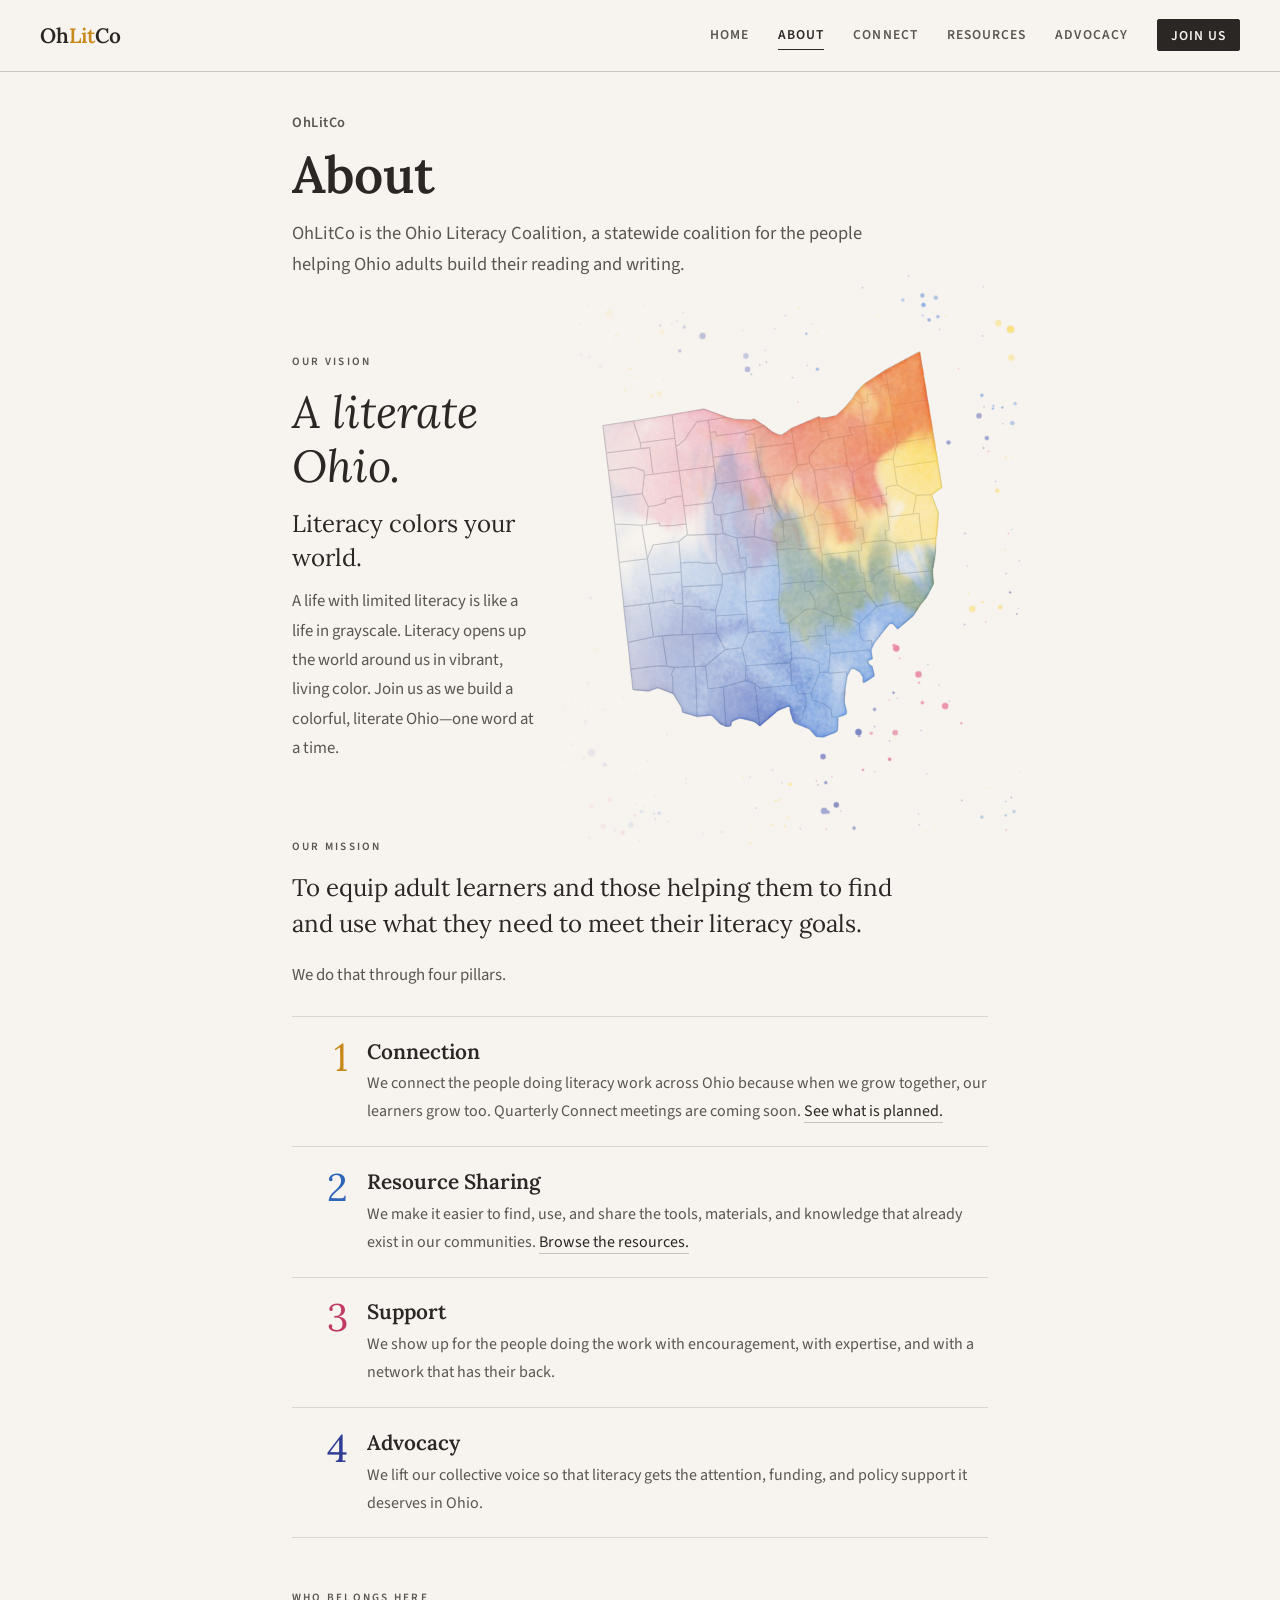
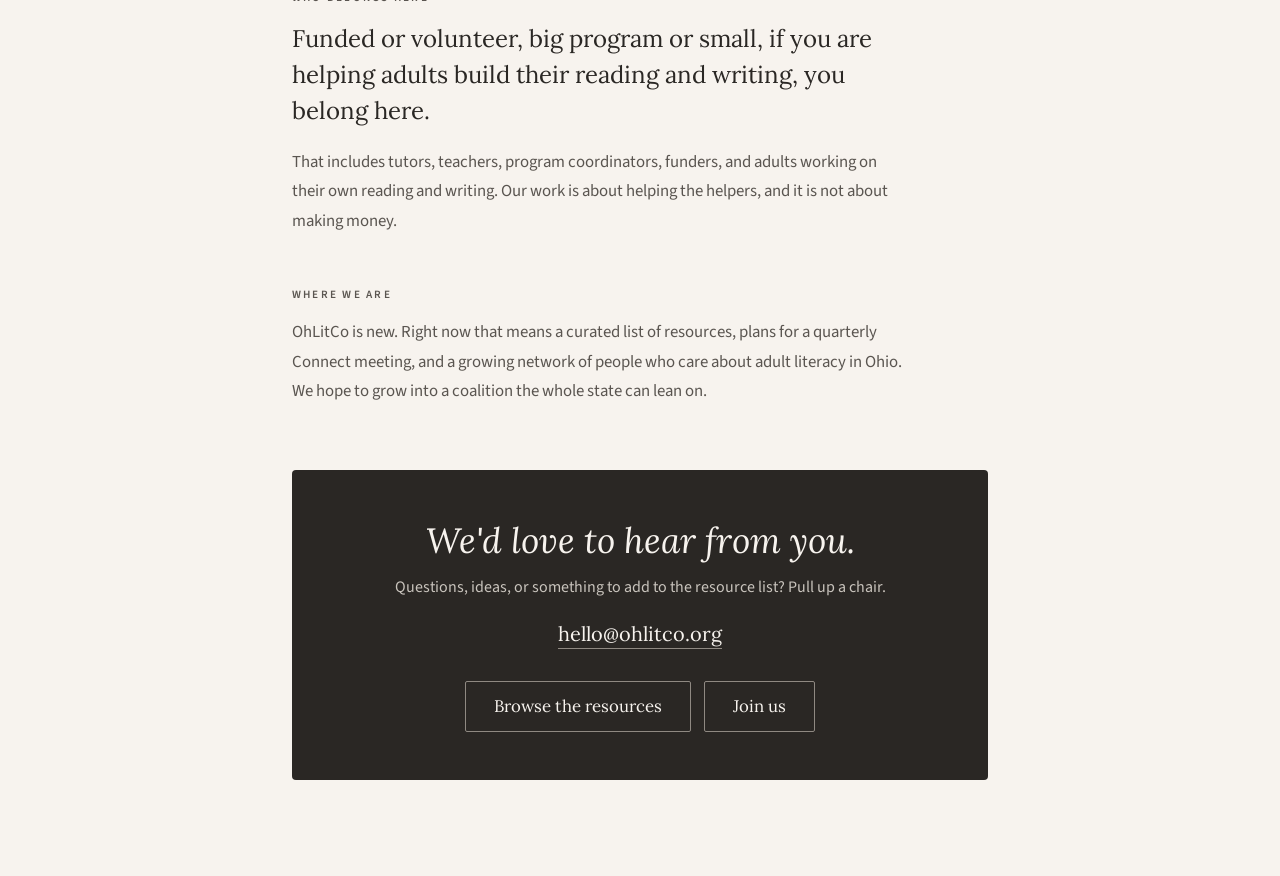
==== commit f18014c6: "Add Connect page (coming soon placeholders), reorder menu, Join button in nav row Co-Authored-By: Cl" ====
--- a/about.html
+++ b/about.html
@@ -21,11 +21,12 @@
     <a href="index.html" class="nav-logo">Oh<span>Lit</span>Co</a>
     <div class="nav-links">
       <a href="index.html" class="nav-link">Home</a>
+      <a href="about.html" class="nav-link" aria-current="page">About</a>
+      <a href="connect.html" class="nav-link">Connect</a>
       <a href="resources.html" class="nav-link">Resources</a>
-      <a href="about.html" class="nav-link" aria-current="page">About</a>
       <a href="advocacy.html" class="nav-link">Advocacy</a>
-      <a href="join.html" class="nav-join">Join us</a>
     </div>
+    <a href="join.html" class="nav-join">Join us</a>
   </nav>
 
   <main id="main" class="about">
@@ -51,7 +52,7 @@
       <p class="lead">To equip adult learners and those helping them to find and use what they need to meet their literacy goals.</p>
       <p>We do that through four pillars.</p>
       <ol class="pillar-list">
-        <li style="--c:#C8881A"><span class="num">1</span><div><h3>Connection</h3><p>We connect the people doing literacy work across Ohio because when we grow together, our learners grow too. Quarterly Connect meetings are coming soon.</p></div></li>
+        <li style="--c:#C8881A"><span class="num">1</span><div><h3>Connection</h3><p>We connect the people doing literacy work across Ohio because when we grow together, our learners grow too. Quarterly Connect meetings are coming soon. <a href="connect.html">See what is planned.</a></p></div></li>
         <li style="--c:#2F65B8"><span class="num">2</span><div><h3>Resource Sharing</h3><p>We make it easier to find, use, and share the tools, materials, and knowledge that already exist in our communities. <a href="resources.html">Browse the resources.</a></p></div></li>
         <li style="--c:#C03A63"><span class="num">3</span><div><h3>Support</h3><p>We show up for the people doing the work with encouragement, with expertise, and with a network that has their back.</p></div></li>
         <li style="--c:#2E3E95"><span class="num">4</span><div><h3>Advocacy</h3><p>We lift our collective voice so that literacy gets the attention, funding, and policy support it deserves in Ohio.</p></div></li>
--- a/css/site.css
+++ b/css/site.css
@@ -234,7 +234,8 @@
   transition: background 0.2s, color 0.2s;
 }
 .nav-join:hover, .nav-join:focus-visible, .nav-join[aria-current="page"] { background: transparent; color: var(--charcoal); }
-.nav-links { align-items: center; }
+.nav-links { align-items: center; margin-left: auto; }
+.site-nav { justify-content: flex-start; gap: 1.8rem; }
 
 @media (max-width: 600px) {
   .nav-join { font-size: 0.75rem; letter-spacing: 0.05em; padding: 0.3rem 0.65rem; white-space: nowrap; }
@@ -244,8 +245,10 @@
   .nav-links a[href="index.html"] { display: none; } /* logo already goes home */
 }
 
-/* small phones: logo on top, links in a row underneath */
-@media (max-width: 430px) {
-  .site-nav { flex-wrap: wrap; row-gap: 0.35rem; padding: 0.7rem 1.2rem 0.6rem; }
-  .nav-links { flex: 1 1 100%; justify-content: space-between; gap: 0.5rem; }
-}
+/* small phones: logo and Join button on top, links in a row underneath */
+@media (max-width: 560px) {
+  .site-nav { display: grid; grid-template-columns: 1fr auto; grid-template-areas: "logo join" "links links"; row-gap: 0.35rem; align-items: center; padding: 0.7rem 1.2rem 0.6rem; }
+  .nav-logo { grid-area: logo; }
+  .nav-join { grid-area: join; }
+  .nav-links { grid-area: links; margin-left: 0; justify-content: space-between; gap: 0.5rem; }
+}
--- a/css/about.css
+++ b/css/about.css
@@ -143,3 +143,15 @@
   .pillar-list .num { font-size: 1.8rem; }
   .about-contact { padding: 2.4rem 1.2rem; }
 }
+
+.soon {
+  display: inline-block;
+  margin-left: 0.6rem;
+  padding: 0.12rem 0.55rem;
+  font-size: 0.65rem;
+  letter-spacing: 0.12em;
+  color: var(--charcoal);
+  border: 1px solid var(--light-gray);
+  border-radius: 999px;
+  vertical-align: 0.1em;
+}
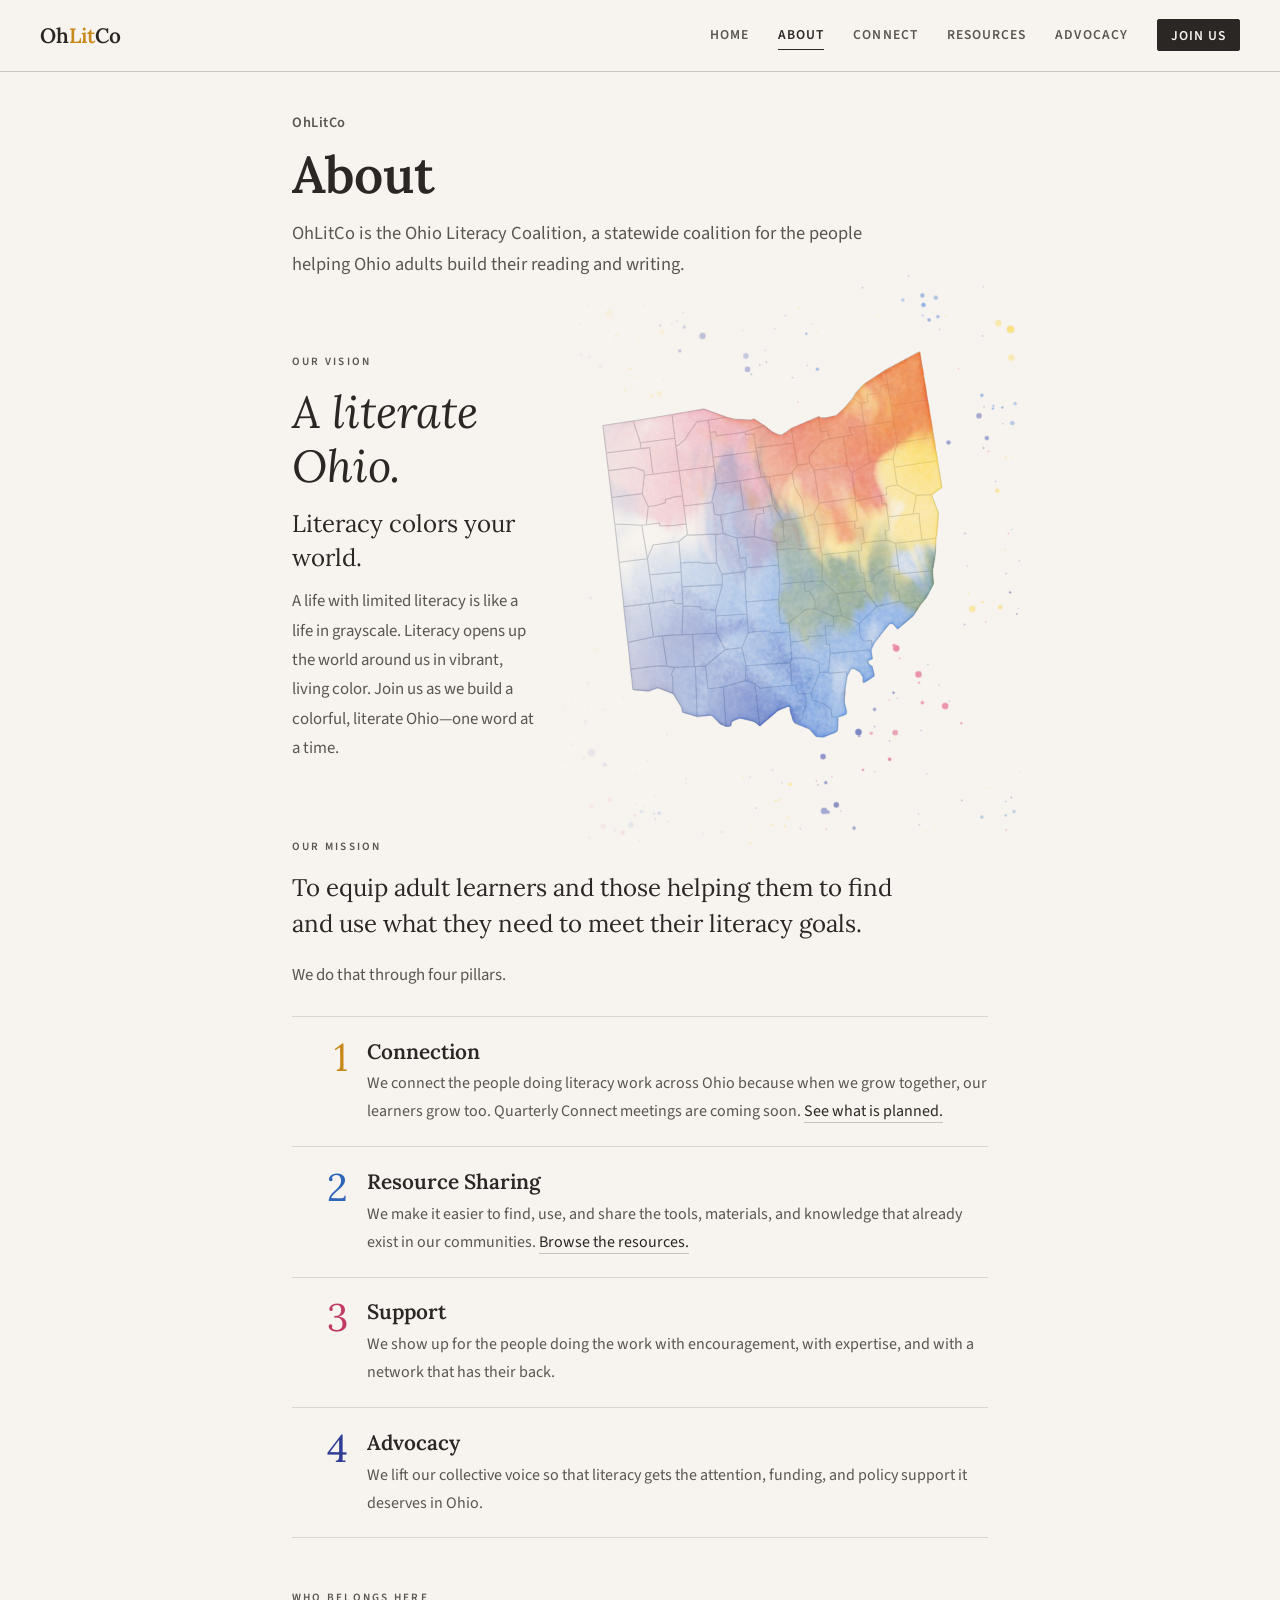
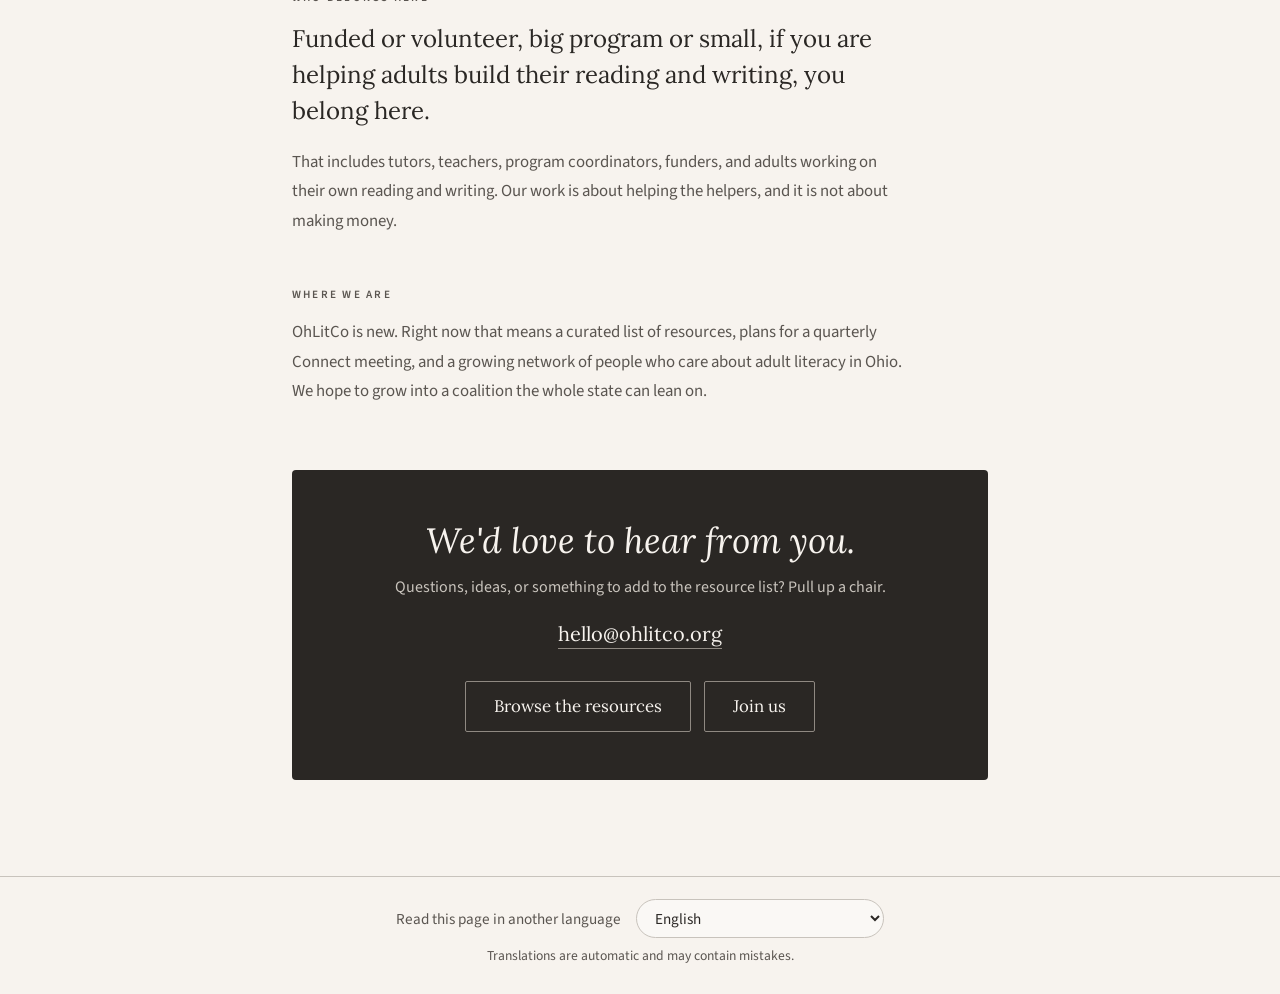
==== commit ce060a6a: "Add a language picker at the bottom of every page Co-Authored-By: Claude Sonnet 5.5 <noreply@anthrop" ====
--- a/about.html
+++ b/about.html
@@ -80,5 +80,6 @@
       </div>
     </section>
   </main>
+  <script src="js/translate.js" defer></script>
 </body>
 </html>
--- a/css/site.css
+++ b/css/site.css
@@ -162,7 +162,7 @@
 .closing-footer {
   margin-top: 4rem;
   font-size: 0.75rem;
-  color: #8F8982;
+  color: #A8A39C;
   letter-spacing: 0.08em;
 }
 
@@ -252,3 +252,32 @@
   .nav-join { grid-area: join; }
   .nav-links { grid-area: links; margin-left: 0; justify-content: space-between; gap: 0.5rem; }
 }
+
+/* ===== LANGUAGE PICKER ===== */
+.translate-bar {
+  position: relative;
+  z-index: 2;
+  display: flex;
+  flex-wrap: wrap;
+  align-items: center;
+  justify-content: center;
+  gap: 0.5rem 0.9rem;
+  padding: 1.4rem 1.5rem 1.8rem;
+  background: var(--cream);
+  border-top: 1px solid var(--light-gray);
+  color: var(--text-gray);
+  font-size: 0.95rem;
+}
+.translate-bar select {
+  font: inherit;
+  color: var(--charcoal);
+  background: var(--warm-white);
+  border: 1px solid var(--light-gray);
+  border-radius: 999px;
+  padding: 0.4rem 0.9rem;
+}
+.translate-note { flex-basis: 100%; text-align: center; font-size: 0.85rem; color: var(--text-gray); }
+.translate-hidden { display: none; }
+/* hide Google's own banner and keep the page where it belongs */
+.skiptranslate iframe, iframe.skiptranslate { display: none !important; }
+body { top: 0 !important; }
--- a/css/about.css
+++ b/css/about.css
@@ -144,14 +144,28 @@
   .about-contact { padding: 2.4rem 1.2rem; }
 }
 
+/* Connect page: warm amber, the Connection pillar color */
 .soon {
   display: inline-block;
   margin-left: 0.6rem;
-  padding: 0.12rem 0.55rem;
+  padding: 0.14rem 0.65rem;
   font-size: 0.65rem;
   letter-spacing: 0.12em;
-  color: var(--charcoal);
-  border: 1px solid var(--light-gray);
+  color: #7A5210;
+  background: rgba(240, 190, 70, 0.28);
+  border: 1px solid rgba(200, 136, 26, 0.45);
   border-radius: 999px;
   vertical-align: 0.1em;
 }
+.connect .about-block .lead { border-left: 3px solid #C8881A; padding-left: 1rem; }
+.connect .block-label { color: #8A5E12; }
+
+/* Soft watercolor washes drifting in from the corners of the page */
+.blots { position: fixed; inset: 0; overflow: hidden; pointer-events: none; z-index: 0; }
+.blot { position: absolute; display: block; height: auto; opacity: 0.85; }
+.blot.b1 { width: min(95vw, 1300px); right: -38vw; top: -22vh; }
+.blot.b2 { width: min(80vw, 1100px); left: -40vw; bottom: -30vh; }
+@media (max-width: 720px) {
+  .blot.b1 { width: 150vw; right: -75vw; top: -12vh; }
+  .blot.b2 { width: 140vw; left: -85vw; bottom: -14vh; }
+}
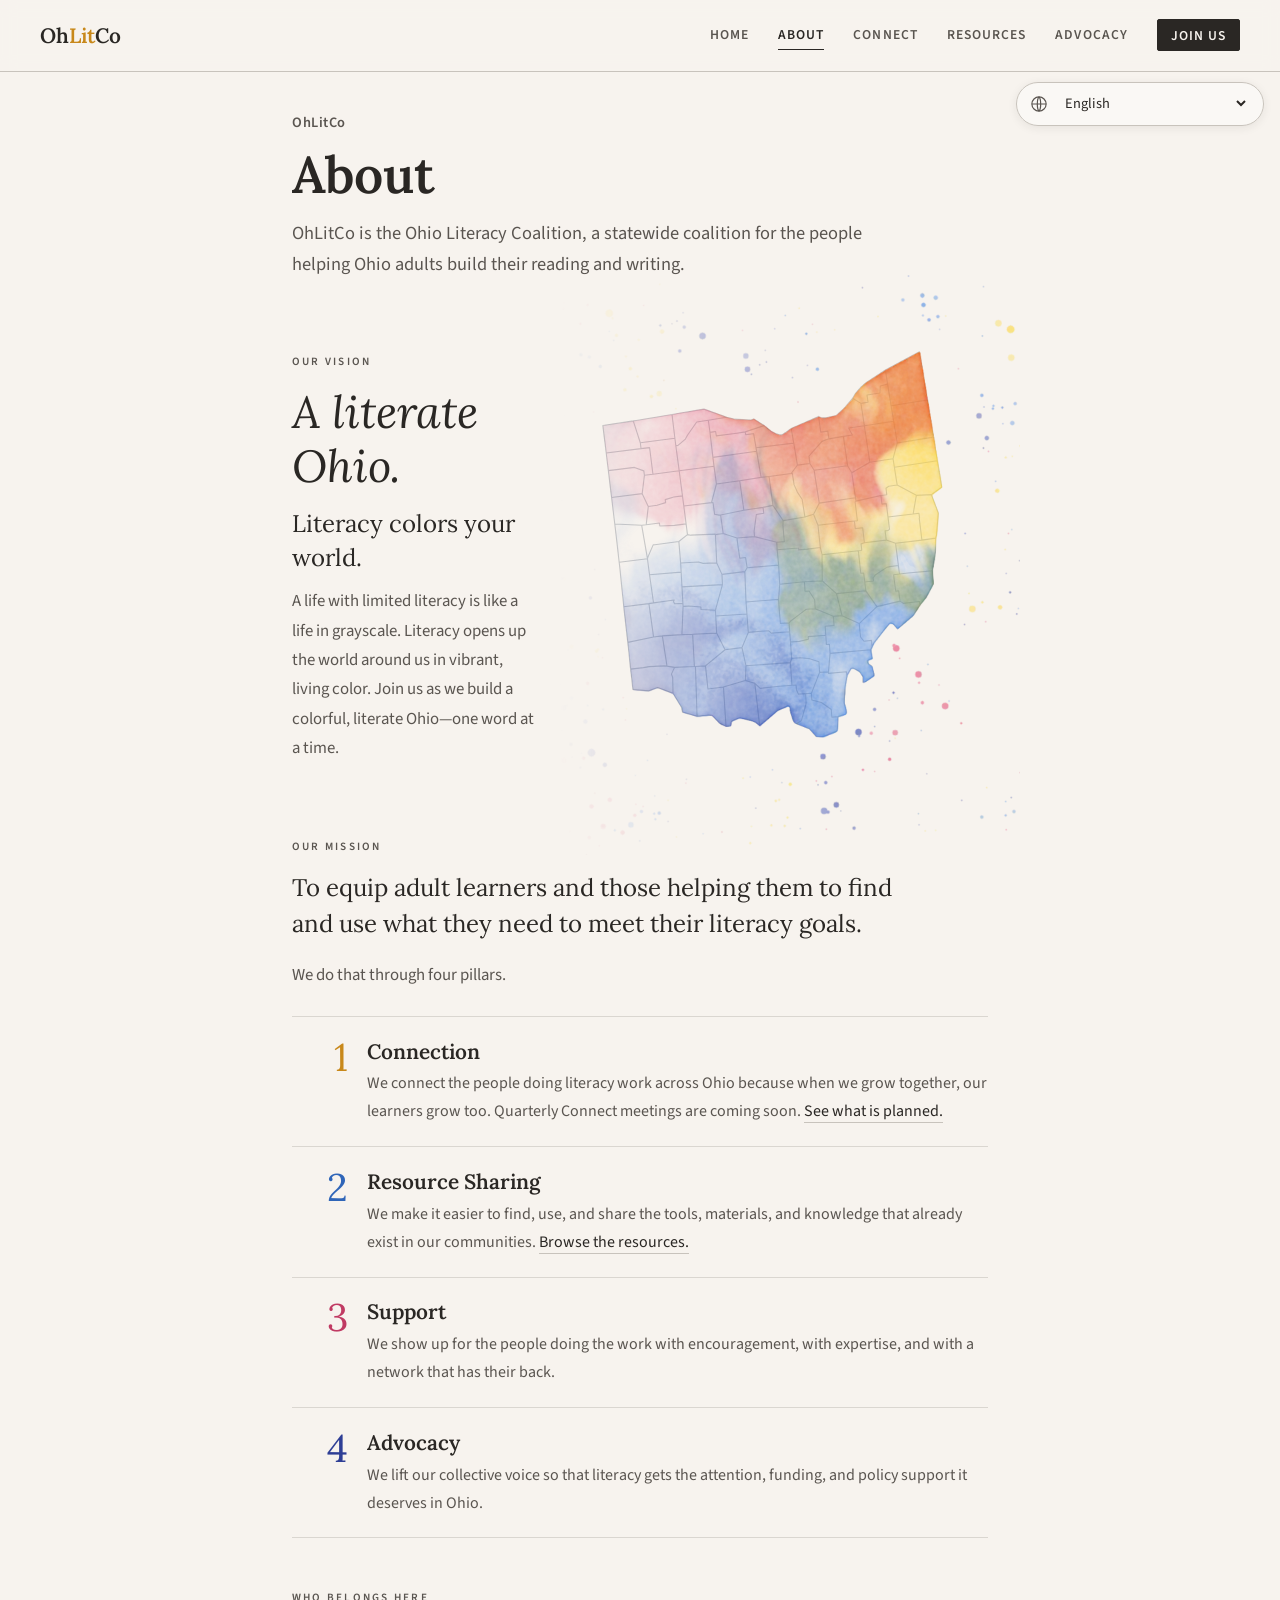
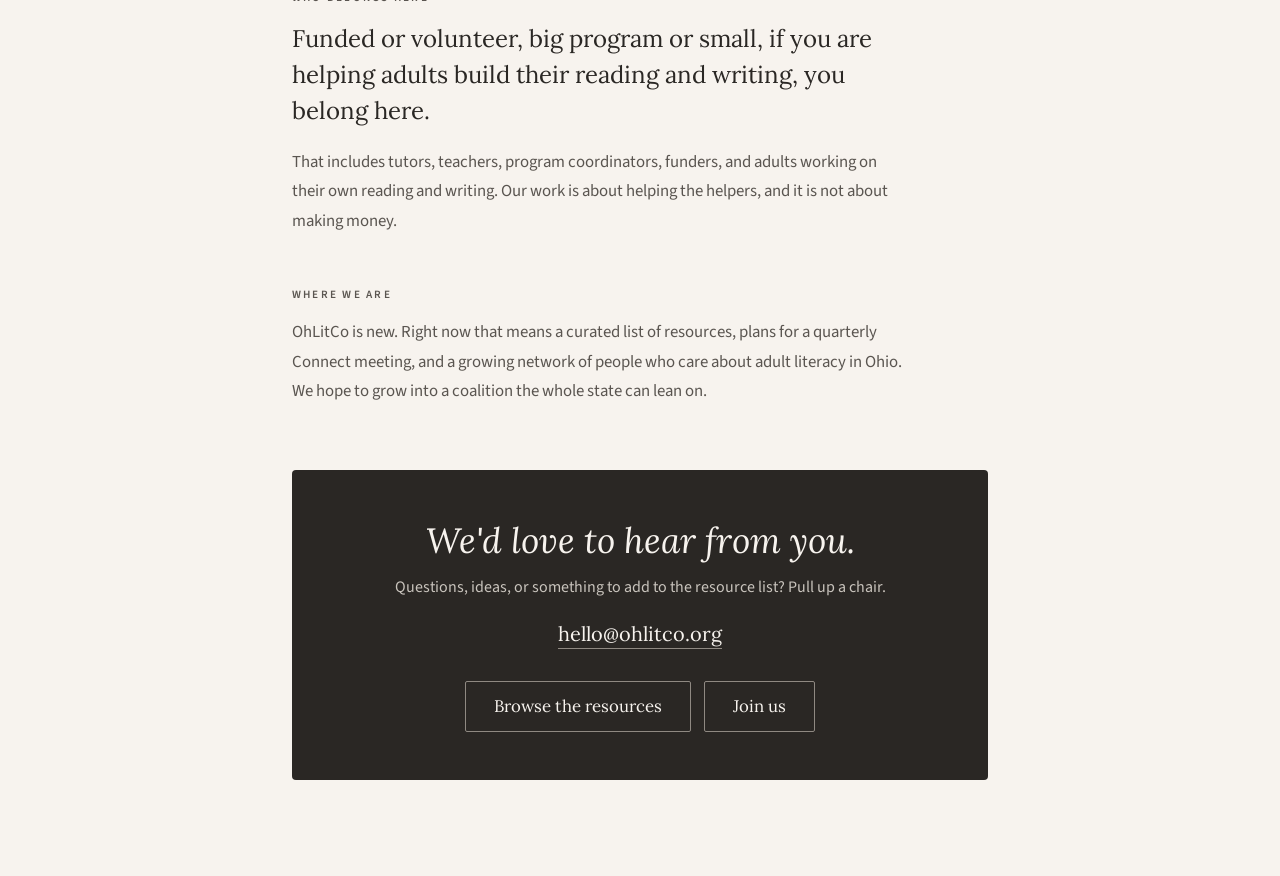
==== commit 39b74469: "Add a share image and link preview tags Co-Authored-By: Claude Sonnet 5.5 <noreply@anthropic.com> Cl" ====
--- a/about.html
+++ b/about.html
@@ -5,6 +5,16 @@
   <meta name="viewport" content="width=device-width, initial-scale=1.0">
   <title>About | OhLitCo</title>
   <meta name="description" content="OhLitCo is the Ohio Literacy Coalition, a statewide coalition for the people helping Ohio adults build their reading and writing.">
+  <meta property="og:type" content="website">
+  <meta property="og:site_name" content="OhLitCo">
+  <meta property="og:title" content="About | OhLitCo">
+  <meta property="og:description" content="OhLitCo is the Ohio Literacy Coalition, a statewide coalition for the people helping Ohio adults build their reading and writing.">
+  <meta property="og:url" content="https://ohlitco.org/about.html">
+  <meta property="og:image" content="https://ohlitco.org/img/og-image.png">
+  <meta property="og:image:width" content="1200">
+  <meta property="og:image:height" content="630">
+  <meta property="og:image:alt" content="OhLitCo, Ohio Literacy Coalition. A vibrant, literate Ohio, one word at a time, beside a watercolor map of Ohio.">
+  <meta name="twitter:card" content="summary_large_image">
   <link rel="icon" href="favicon.svg" type="image/svg+xml">
   <link rel="icon" href="favicon.ico" sizes="48x48">
   <link rel="apple-touch-icon" href="apple-touch-icon.png">
--- a/css/site.css
+++ b/css/site.css
@@ -255,29 +255,62 @@
 
 /* ===== LANGUAGE PICKER ===== */
 .translate-bar {
-  position: relative;
-  z-index: 2;
+  position: fixed;
+  right: 1rem;
+  top: 80px;
+  z-index: 90;
   display: flex;
   flex-wrap: wrap;
   align-items: center;
-  justify-content: center;
-  gap: 0.5rem 0.9rem;
-  padding: 1.4rem 1.5rem 1.8rem;
-  background: var(--cream);
-  border-top: 1px solid var(--light-gray);
+  justify-content: flex-end;
+  gap: 0.4rem;
+  width: 15.5rem;
+  max-width: calc(100vw - 2rem);
+  padding: 0.3rem 0.9rem 0.3rem 0.8rem;
+  background: rgba(250, 248, 245, 0.95);
+  border: 1px solid var(--light-gray);
+  border-radius: 1.4rem;
+  box-shadow: 0 2px 10px rgba(42, 39, 36, 0.08);
   color: var(--text-gray);
-  font-size: 0.95rem;
-}
+  font-size: 0.9rem;
+  opacity: 0;
+  transform: translateY(-14px);
+  transition: opacity .5s ease, transform .5s ease;
+}
+.translate-bar.is-in { opacity: 1; transform: none; }
+.translate-bar label { display: inline-flex; align-items: center; }
 .translate-bar select {
   font: inherit;
   color: var(--charcoal);
-  background: var(--warm-white);
-  border: 1px solid var(--light-gray);
-  border-radius: 999px;
-  padding: 0.4rem 0.9rem;
-}
-.translate-note { flex-basis: 100%; text-align: center; font-size: 0.85rem; color: var(--text-gray); }
+  background: transparent;
+  border: 0;
+  padding: 0.3rem 0.4rem;
+  flex: 1 1 0;
+  min-width: 0;
+  width: 100%;
+  text-overflow: ellipsis;
+}
+.translate-note { flex-basis: 100%; text-align: right; font-size: 0.8rem; padding: 0 0.6rem 0.3rem 0; }
+.translate-bar.is-english .translate-note { display: none; }
+.sr-only { position: absolute; width: 1px; height: 1px; overflow: hidden; clip: rect(0 0 0 0); white-space: nowrap; }
 .translate-hidden { display: none; }
 /* hide Google's own banner and keep the page where it belongs */
 .skiptranslate iframe, iframe.skiptranslate { display: none !important; }
 body { top: 0 !important; }
+/* phones: tuck the picker in the bottom corner so it never covers the header or page title */
+@media (max-width: 560px) {
+  .translate-bar {
+    top: auto;
+    bottom: 0.9rem;
+    right: 0.8rem;
+    width: auto;
+    max-width: 14rem;
+    transform: translateY(14px);
+    padding: 0.25rem 0.8rem 0.25rem 0.8rem;
+    gap: 0.1rem 0.4rem;
+  }
+  .translate-bar.is-in { transform: none; }
+  .translate-bar select { flex: 0 1 auto; width: auto; max-width: 9.5rem; }
+  .translate-note { order: -1; }
+}
+@media (prefers-reduced-motion: reduce) { .translate-bar { transition: none; } }
